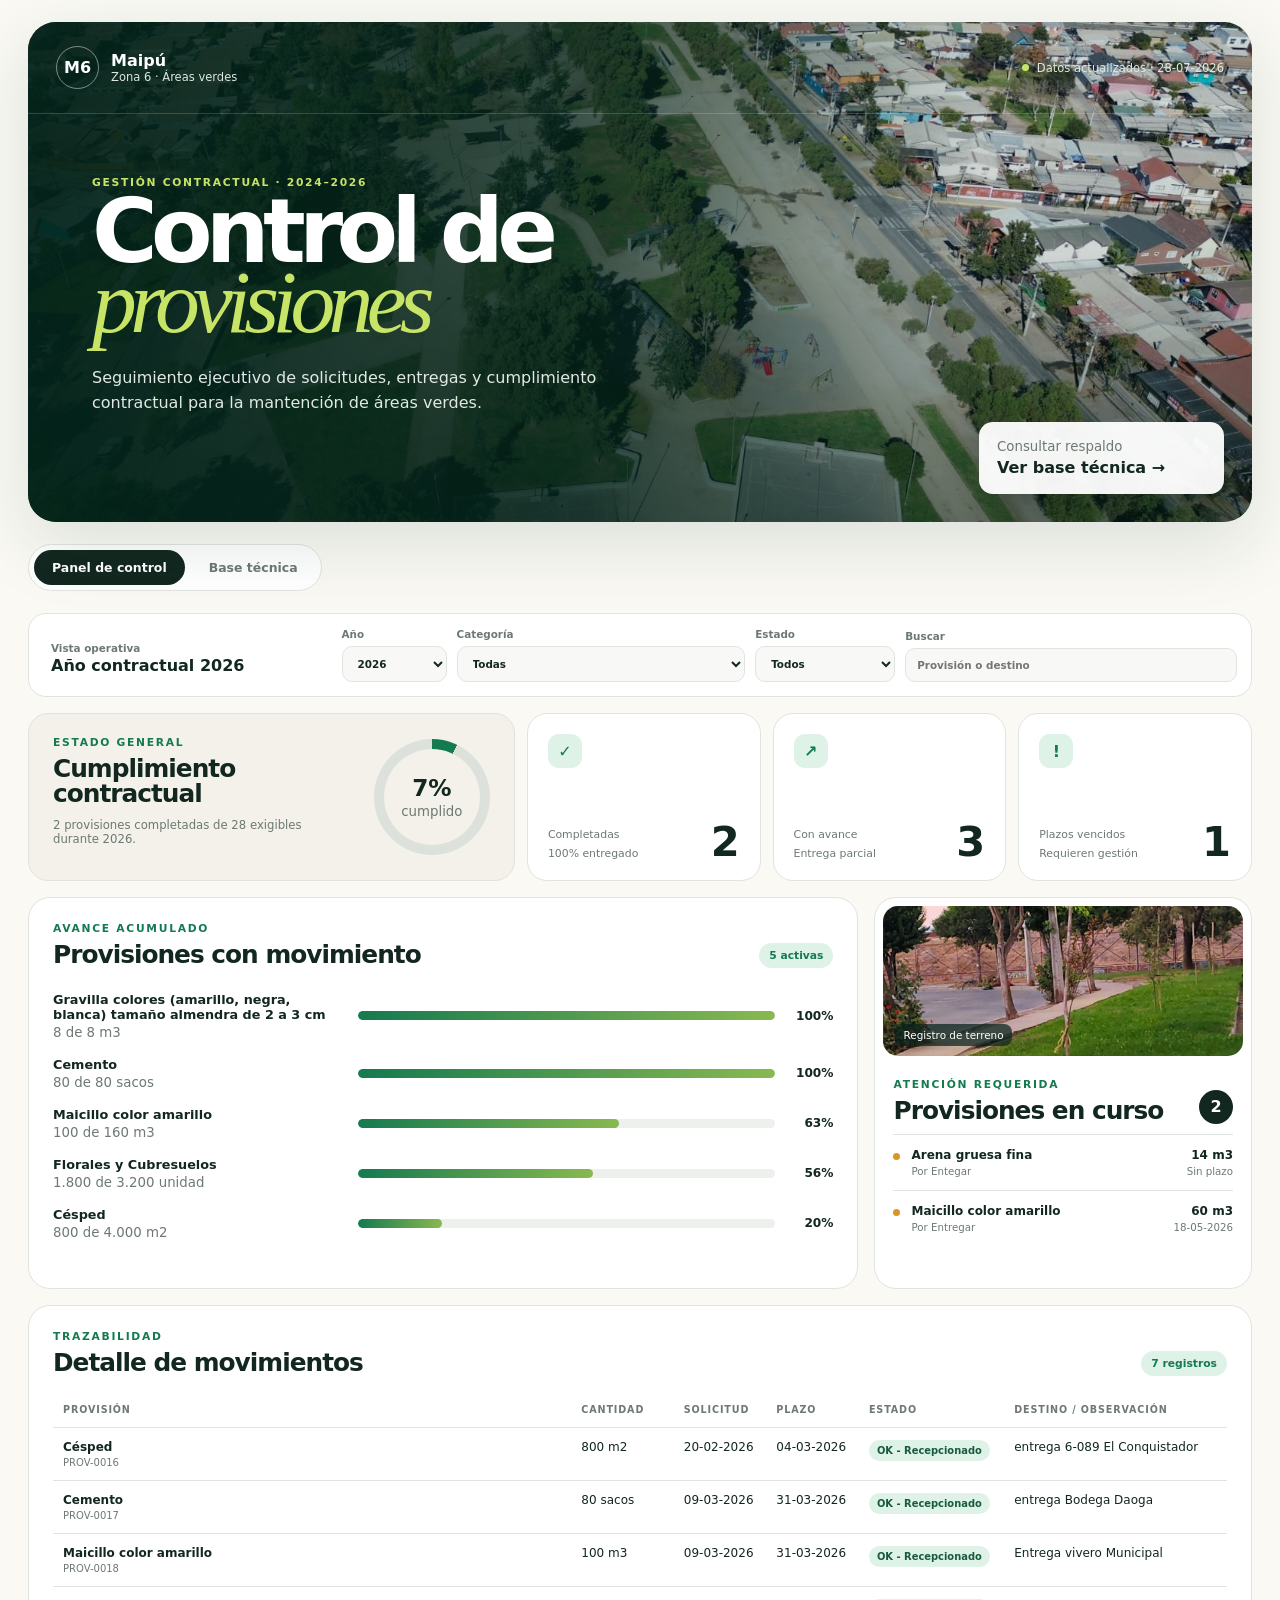
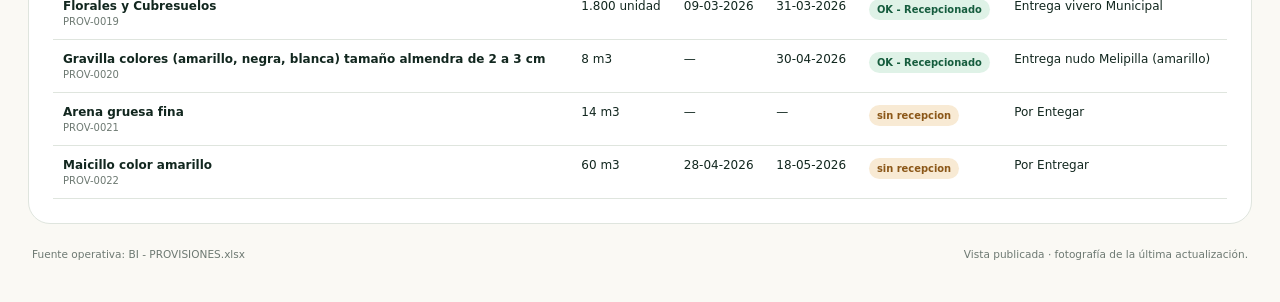
==== docs/index.html @ e6cfa3cd "Publica dashboard con GitHub Pages" ====
<!doctype html>
<html lang="es-CL">
<head>
  <meta charset="utf-8">
  <meta name="viewport" content="width=device-width,initial-scale=1">
  <meta name="description" content="Control contractual de provisiones de Maipú Zona 6">
  <title>Control de provisiones · Maipú Zona 6</title>
  <style>
    :root{--ink:#12271f;--forest:#073e2d;--green:#147a50;--mint:#dff2e7;--lime:#c8e466;--paper:#faf9f4;--card:#fff;--muted:#6d7972;--line:#dfe5de;--amber:#d89728;--red:#c54a3d}
    *{box-sizing:border-box}html{background:var(--paper)}body{margin:0;background:var(--paper);color:var(--ink);font-family:Inter,ui-sans-serif,system-ui,-apple-system,"Segoe UI",sans-serif}button,select,input{font:inherit}main{width:min(1460px,100%);margin:auto;padding:22px 28px 42px}.loading{min-height:80vh;display:grid;place-items:center}
    .hero{position:relative;min-height:500px;overflow:hidden;border-radius:28px;color:#fff;isolation:isolate;box-shadow:0 22px 70px #173c2b22}.hero>img{position:absolute;inset:0;width:100%;height:100%;object-fit:cover;z-index:-3}.shade{position:absolute;inset:0;z-index:-2;background:linear-gradient(90deg,#032319f2 0%,#032319c7 43%,#0323192e 78%),linear-gradient(0deg,#03191273,transparent 55%)}.heroTop{display:flex;justify-content:space-between;align-items:center;padding:24px 28px;border-bottom:1px solid #ffffff2b}.brand{display:flex;align-items:center;gap:12px}.brand>b{display:grid;place-items:center;width:43px;height:43px;border:1px solid #ffffff75;border-radius:50%}.brand div{display:grid}.brand small,.fresh{color:#dbe7df;font-size:.72rem}.fresh{display:flex;align-items:center;gap:8px}.fresh i{width:7px;height:7px;border-radius:50%;background:var(--lime);box-shadow:0 0 0 5px #c8e46622}.heroCopy{position:absolute;left:clamp(28px,5vw,72px);top:52%;transform:translateY(-44%);max-width:660px}.eyebrow{margin:0 0 8px;color:var(--green);font-size:.67rem;font-weight:850;letter-spacing:.16em}.light{color:var(--lime)}h1{margin:0;font-size:clamp(3.7rem,7vw,7.5rem);line-height:.78;letter-spacing:-.075em}h1 em{font-family:Georgia,serif;font-weight:400;color:var(--lime)}.heroCopy>p:last-child{max-width:570px;margin:28px 0 0;color:#e1e9e4;line-height:1.6}.pdf{position:absolute;right:28px;bottom:28px;width:245px;padding:17px 18px;border-radius:14px;background:#fffffff2;color:var(--ink);text-decoration:none;box-shadow:0 14px 34px #061d1542}.pdf small{display:block;color:var(--muted)}.pdf b{display:block;margin-top:4px}
    .tabs{display:flex;gap:6px;width:max-content;margin:22px 0;padding:5px;border:1px solid var(--line);border-radius:99px;background:#fff}.tabs button{border:0;border-radius:99px;padding:10px 18px;color:var(--muted);background:transparent;font-size:.78rem;font-weight:750;cursor:pointer}.tabs button.active{background:var(--ink);color:#fff}.hidden{display:none!important}
    .toolbar{display:grid;grid-template-columns:minmax(180px,1fr) 105px minmax(180px,1fr) 140px minmax(210px,1.15fr);gap:10px;padding:14px;border:1px solid var(--line);border-radius:18px;background:#fff;align-items:end}.toolbarTitle{display:grid;gap:2px;padding:0 8px 7px}.toolbarTitle span,label{color:var(--muted);font-size:.65rem;font-weight:760}.toolbar label{display:grid;gap:6px}select,input{width:100%;min-width:0;border:1px solid var(--line);border-radius:10px;padding:10px 11px;background:#f8f9f6;color:var(--ink)}
    .summary{display:grid;grid-template-columns:1.5fr repeat(3,.72fr);gap:12px;margin:16px 0}.summary article{min-height:165px;border:1px solid var(--line);border-radius:20px;background:#fff}.mainKpi{display:flex;justify-content:space-between;align-items:center;padding:22px 24px;background:#f3f1e9!important}.mainKpi h2,.panelHead h2,.courseHead h2{margin:0;font-size:1.55rem;line-height:1;letter-spacing:-.04em}.mainKpi p:last-child{max-width:290px;color:var(--muted);font-size:.73rem}.ring{width:116px;aspect-ratio:1;display:grid;place-items:center;border-radius:50%;background:conic-gradient(var(--green) var(--progress),#dce2db 0);position:relative}.ring:after{content:"";position:absolute;inset:10px;border-radius:50%;background:#f3f1e9}.ring div{z-index:1;text-align:center}.ring b{display:block;font-size:1.45rem}.ring small{color:var(--muted)}.metric{padding:20px;display:flex;flex-direction:column;justify-content:space-between}.metric>i{display:grid;place-items:center;width:34px;height:34px;border-radius:11px;background:var(--mint);color:var(--green);font-style:normal;font-weight:900}.metric div{display:grid;grid-template-columns:1fr auto;align-items:end}.metric small,.metric span{color:var(--muted);font-size:.68rem}.metric b{grid-row:1/3;grid-column:2;font-size:2.6rem;line-height:.9}
    .workspace{display:grid;grid-template-columns:minmax(0,1.65fr) minmax(330px,.75fr);gap:16px}.panel,.course,.movements,.technical{border:1px solid var(--line);border-radius:22px;background:#fff;overflow:hidden}.panel,.movements{padding:24px}.panelHead,.courseHead{display:flex;justify-content:space-between;align-items:end;gap:16px}.panelHead>span{padding:6px 10px;border-radius:99px;background:var(--mint);color:var(--green);font-size:.67rem;font-weight:750}.progressList{display:grid;gap:17px;margin:24px 0}.progressItem{display:grid;grid-template-columns:minmax(170px,.9fr) minmax(150px,1.3fr) 42px;gap:16px;align-items:center}.progressItem div:first-child{display:grid;gap:3px}.progressItem strong{font-size:.8rem}.progressItem small{color:var(--muted)}.track{height:9px;border-radius:99px;background:#edf0ec;overflow:hidden}.track i{display:block;height:100%;border-radius:inherit;background:linear-gradient(90deg,var(--green),#89b94f)}.progressItem>b{text-align:right;font-size:.76rem}
    .fieldPhoto{height:150px;margin:8px;overflow:hidden;border-radius:15px;position:relative}.fieldPhoto img{width:100%;height:100%;object-fit:cover}.fieldPhoto span{position:absolute;left:12px;bottom:10px;padding:5px 8px;border-radius:8px;background:#0a241cb8;color:#fff;font-size:.65rem}.courseHead{padding:14px 18px 10px}.courseHead>b{display:grid;place-items:center;width:34px;height:34px;border-radius:50%;background:var(--ink);color:#fff}.courseList{padding:0 18px}.courseList article{display:grid;grid-template-columns:8px 1fr auto;gap:10px;padding:13px 0;border-top:1px solid var(--line)}.courseList article>i{width:7px;height:7px;margin-top:5px;border-radius:50%;background:var(--amber)}.courseList article div{display:grid;gap:3px}.courseList strong{font-size:.75rem}.courseList small{color:var(--muted);font-size:.64rem}.amount{text-align:right}.movements{margin-top:16px}.tableWrap{overflow:auto;margin-top:16px}table{width:100%;min-width:940px;border-collapse:collapse}th,td{padding:12px 10px;border-bottom:1px solid var(--line);text-align:left;vertical-align:top;font-size:.75rem}th{color:var(--muted);font-size:.6rem;letter-spacing:.09em;text-transform:uppercase}td:first-child{display:grid;gap:3px}td:first-child small{color:var(--muted)}.badge{display:inline-flex;border-radius:99px;padding:5px 8px;font-size:.62rem;font-weight:750;white-space:nowrap}.ok{background:var(--mint);color:#155c3d}.open{background:#f8ead4;color:#8b5718}
    .technicalHero{min-height:330px;display:grid;grid-template-columns:1.1fr .9fr;background:var(--ink);color:#fff}.technicalHero img{width:100%;height:100%;object-fit:cover}.technicalHero div{padding:clamp(28px,5vw,64px);display:flex;flex-direction:column;justify-content:center}.technicalHero h2{margin:0;font:400 clamp(2.3rem,4vw,4.3rem)/.95 Georgia,serif}.technicalHero p:not(.eyebrow){color:#cbd9d1;line-height:1.55}.technicalHero a,.docGrid a{color:var(--green);font-weight:750;text-decoration:none}.technicalHero a{color:var(--lime)}.docGrid{display:grid;grid-template-columns:repeat(3,1fr);gap:14px;padding:20px}.docGrid article{overflow:hidden;border:1px solid var(--line);border-radius:16px;background:var(--paper)}.docGrid img{display:block;width:100%;aspect-ratio:4/3;object-fit:cover;object-position:top}.docGrid article div{display:grid;gap:6px;padding:15px}.docGrid h3{margin:0}.docGrid span{color:var(--muted);font-size:.7rem}.empty{color:var(--muted);font-size:.75rem}footer{display:flex;justify-content:space-between;gap:20px;padding:24px 4px 0;color:var(--muted);font-size:.66rem}
    @media(max-width:1000px){.toolbar{grid-template-columns:1fr 1fr}.toolbarTitle{grid-column:1/-1}.summary{grid-template-columns:repeat(3,1fr)}.mainKpi{grid-column:1/-1}.workspace{grid-template-columns:1fr}}@media(max-width:700px){main{padding:10px}.hero{min-height:570px}.heroCopy{left:22px;right:22px;top:42%}h1{font-size:18vw}.pdf{left:18px;right:18px;bottom:18px;width:auto}.toolbar,.summary{grid-template-columns:1fr}.mainKpi{grid-column:auto}.progressItem{grid-template-columns:1fr 42px}.track{grid-column:1/-1}.technicalHero,.docGrid{grid-template-columns:1fr}.technicalHero img{height:220px}.docGrid{padding:12px}footer{flex-direction:column}}
  </style>
</head>
<body>
<main id="app"><div class="loading">Preparando provisiones…</div></main>
<script>
const docs=[
 {title:"Césped",section:"3.7.3.9",printed:"21–22",page:22,image:"cesped.webp"},
 {title:"Árboles y arbustos",section:"3.7.4.5",printed:"24–28",page:25,image:"arboles-arbustos.webp"},
 {title:"Florales y semillas",section:"3.7.7.1.5–1.6",printed:"31–34",page:32,image:"florales-semillas.webp"},
 {title:"Fertilización",section:"3.7.8.1",printed:"35",page:36,image:"fertilizacion.webp"},
 {title:"Riego y PVC",section:"3.8.4.2–4.4",printed:"40–43",page:41,image:"riego-pvc.webp"},
 {title:"Áridos",section:"3.9.2",printed:"45–46",page:46,image:"aridos.webp"}];
const fmt=new Intl.NumberFormat("es-CL",{maximumFractionDigits:1});
const received=s=>/ok|recepcionado/i.test(s);
const clean=s=>s.replaceAll("Cesped","Césped").replaceAll("Arboles","Árboles").replaceAll("Tuberia","Tubería").replaceAll("Valvula","Válvula").replaceAll("hormigon","hormigón");
const date=s=>s?new Date(s).toLocaleDateString("es-CL"):"—";
let data,tab="control";
fetch("./data/provisiones.json").then(r=>r.json()).then(d=>{data=d;render()}).catch(()=>document.querySelector("#app").innerHTML='<div class="loading">No fue posible cargar los datos.</div>');
function render(){
 const year=+(document.querySelector("#year")?.value||2026), status=document.querySelector("#status")?.value||"Todos", category=document.querySelector("#category")?.value||"Todas", query=(document.querySelector("#query")?.value||"").toLowerCase();
 const categories=[...new Set(data.base.map(x=>x.provision))];
 const progress=data.base.filter(x=>x.annual>0).map(x=>{const delivered=data.records.filter(r=>r.contractYear===year&&received(r.status)&&r.category===x.provision&&r.unit.toLowerCase()===x.unit.toLowerCase()).reduce((a,r)=>a+r.quantity,0);return {...x,delivered,pct:Math.min(delivered/x.annual*100,100)}}).sort((a,b)=>b.pct-a.pct);
 const course=data.records.filter(r=>r.contractYear===year&&!received(r.status));
 const complete=progress.filter(x=>x.pct>=100).length, started=progress.filter(x=>x.pct>0&&x.pct<100).length, general=progress.length?complete/progress.length*100:0, overdue=course.filter(x=>x.dueDate&&new Date(x.dueDate)<new Date()).length;
 const movements=data.records.filter(r=>r.contractYear===year&&(status==="Todos"||(status==="Recepcionado"?received(r.status):!received(r.status)))&&(category==="Todas"||r.category===category)&&`${r.provision} ${r.observations}`.toLowerCase().includes(query));
 document.querySelector("#app").innerHTML=`
 <section class="hero"><img src="./assets/contrato/vista-general.jpeg" alt="Vista aérea de áreas verdes de Maipú"><div class="shade"></div><div class="heroTop"><div class="brand"><b>M6</b><div><strong>Maipú</strong><small>Zona 6 · Áreas verdes</small></div></div><div class="fresh"><i></i>Datos actualizados · ${date(data.generatedAt)}</div></div><div class="heroCopy"><p class="eyebrow light">GESTIÓN CONTRACTUAL · 2024–2026</p><h1>Control de<br><em>provisiones</em></h1><p>Seguimiento ejecutivo de solicitudes, entregas y cumplimiento contractual para la mantención de áreas verdes.</p></div><a class="pdf" href="./assets/base-tecnica/bases-tecnicas-zona-6.pdf" target="_blank"><small>Consultar respaldo</small><b>Ver base técnica →</b></a></section>
 <nav class="tabs"><button data-tab="control" class="${tab==="control"?"active":""}">Panel de control</button><button data-tab="bases" class="${tab==="bases"?"active":""}">Base técnica</button></nav>
 <section id="control" class="${tab==="control"?"":"hidden"}">
  <section class="toolbar"><div class="toolbarTitle"><span>Vista operativa</span><strong>Año contractual ${year}</strong></div><label>Año<select id="year"><option ${year===2026?"selected":""}>2026</option><option ${year===2025?"selected":""}>2025</option></select></label><label>Categoría<select id="category"><option>Todas</option>${categories.map(c=>`<option value="${c}" ${category===c?"selected":""}>${clean(c)}</option>`).join("")}</select></label><label>Estado<select id="status">${["Todos","Recepcionado","En curso"].map(s=>`<option ${status===s?"selected":""}>${s}</option>`).join("")}</select></label><label>Buscar<input id="query" value="${query}" placeholder="Provisión o destino"></label></section>
  <section class="summary"><article class="mainKpi"><div><p class="eyebrow">ESTADO GENERAL</p><h2>Cumplimiento<br>contractual</h2><p>${complete} provisiones completadas de ${progress.length} exigibles durante ${year}.</p></div><div class="ring" style="--progress:${general*3.6}deg"><div><b>${general.toFixed(0)}%</b><small>cumplido</small></div></div></article>${[["✓","Completadas",complete,"100% entregado"],["↗","Con avance",started,"Entrega parcial"],["!","Plazos vencidos",overdue,"Requieren gestión"]].map(x=>`<article class="metric"><i>${x[0]}</i><div><small>${x[1]}</small><b>${x[2]}</b><span>${x[3]}</span></div></article>`).join("")}</section>
  <section class="workspace"><article class="panel"><div class="panelHead"><div><p class="eyebrow">AVANCE ACUMULADO</p><h2>Provisiones con movimiento</h2></div><span>${progress.filter(x=>x.pct>0).length} activas</span></div><div class="progressList">${progress.filter(x=>x.pct>0).slice(0,8).map(x=>`<div class="progressItem"><div><strong>${clean(x.provision)}</strong><small>${fmt.format(x.delivered)} de ${fmt.format(x.annual)} ${x.unit}</small></div><div class="track"><i style="width:${x.pct}%"></i></div><b>${x.pct.toFixed(0)}%</b></div>`).join("")||'<p class="empty">Sin entregas recepcionadas para este año.</p>'}</div></article>
  <aside class="course"><div class="fieldPhoto"><img src="./assets/contrato/area-verde.jpeg" alt="Área verde mantenida"><span>Registro de terreno</span></div><div class="courseHead"><div><p class="eyebrow">ATENCIÓN REQUERIDA</p><h2>Provisiones en curso</h2></div><b>${course.length}</b></div><div class="courseList">${course.map(r=>`<article><i></i><div><strong>${clean(r.provision)}</strong><small>${r.observations||"Sin destino informado"}</small></div><div class="amount"><strong>${fmt.format(r.quantity)} ${r.unit}</strong><small>${r.dueDate?date(r.dueDate):"Sin plazo"}</small></div></article>`).join("")||'<p class="empty">No hay solicitudes abiertas.</p>'}</div></aside></section>
  <section class="movements"><div class="panelHead"><div><p class="eyebrow">TRAZABILIDAD</p><h2>Detalle de movimientos</h2></div><span>${movements.length} registros</span></div><div class="tableWrap"><table><thead><tr><th>Provisión</th><th>Cantidad</th><th>Solicitud</th><th>Plazo</th><th>Estado</th><th>Destino / observación</th></tr></thead><tbody>${movements.map(r=>`<tr><td><strong>${clean(r.provision)}</strong><small>${r.id}</small></td><td>${fmt.format(r.quantity)} ${r.unit}</td><td>${date(r.requestDate)}</td><td>${date(r.dueDate)}</td><td><span class="badge ${received(r.status)?"ok":"open"}">${r.status}</span></td><td>${r.observations||"—"}</td></tr>`).join("")}</tbody></table></div></section>
 </section>
 <section id="bases" class="technical ${tab==="bases"?"":"hidden"}"><div class="technicalHero"><img src="./assets/contrato/parque.jpeg" alt="Parque del contrato"><div><p class="eyebrow light">RESPALDO CONTRACTUAL</p><h2>La base técnica,<br>sin doble lectura.</h2><p>Consulta el texto original, su numeral y la página impresa de cada familia de provisiones.</p><a href="./assets/base-tecnica/bases-tecnicas-zona-6.pdf" target="_blank">Abrir PDF completo →</a></div></div><div class="docGrid">${docs.map(d=>`<article><img src="./assets/base-tecnica/${d.image}" alt="Extracto sobre ${d.title}"><div><p class="eyebrow">NUMERAL ${d.section}</p><h3>${d.title}</h3><span>Páginas impresas ${d.printed}</span><a href="./assets/base-tecnica/bases-tecnicas-zona-6.pdf#page=${d.page}" target="_blank">Ver página exacta →</a></div></article>`).join("")}</div></section>
 <footer><span>Fuente operativa: BI - PROVISIONES.xlsx</span><span>Vista publicada · fotografía de la última actualización.</span></footer>`;
 document.querySelectorAll("[data-tab]").forEach(b=>b.onclick=()=>{tab=b.dataset.tab;render()});
 ["year","category","status"].forEach(id=>document.querySelector("#"+id)?.addEventListener("change",render));
 document.querySelector("#query")?.addEventListener("input",e=>{const pos=e.target.selectionStart;render();const q=document.querySelector("#query");q.focus();q.setSelectionRange(pos,pos)});
}
</script>
</body>
</html>
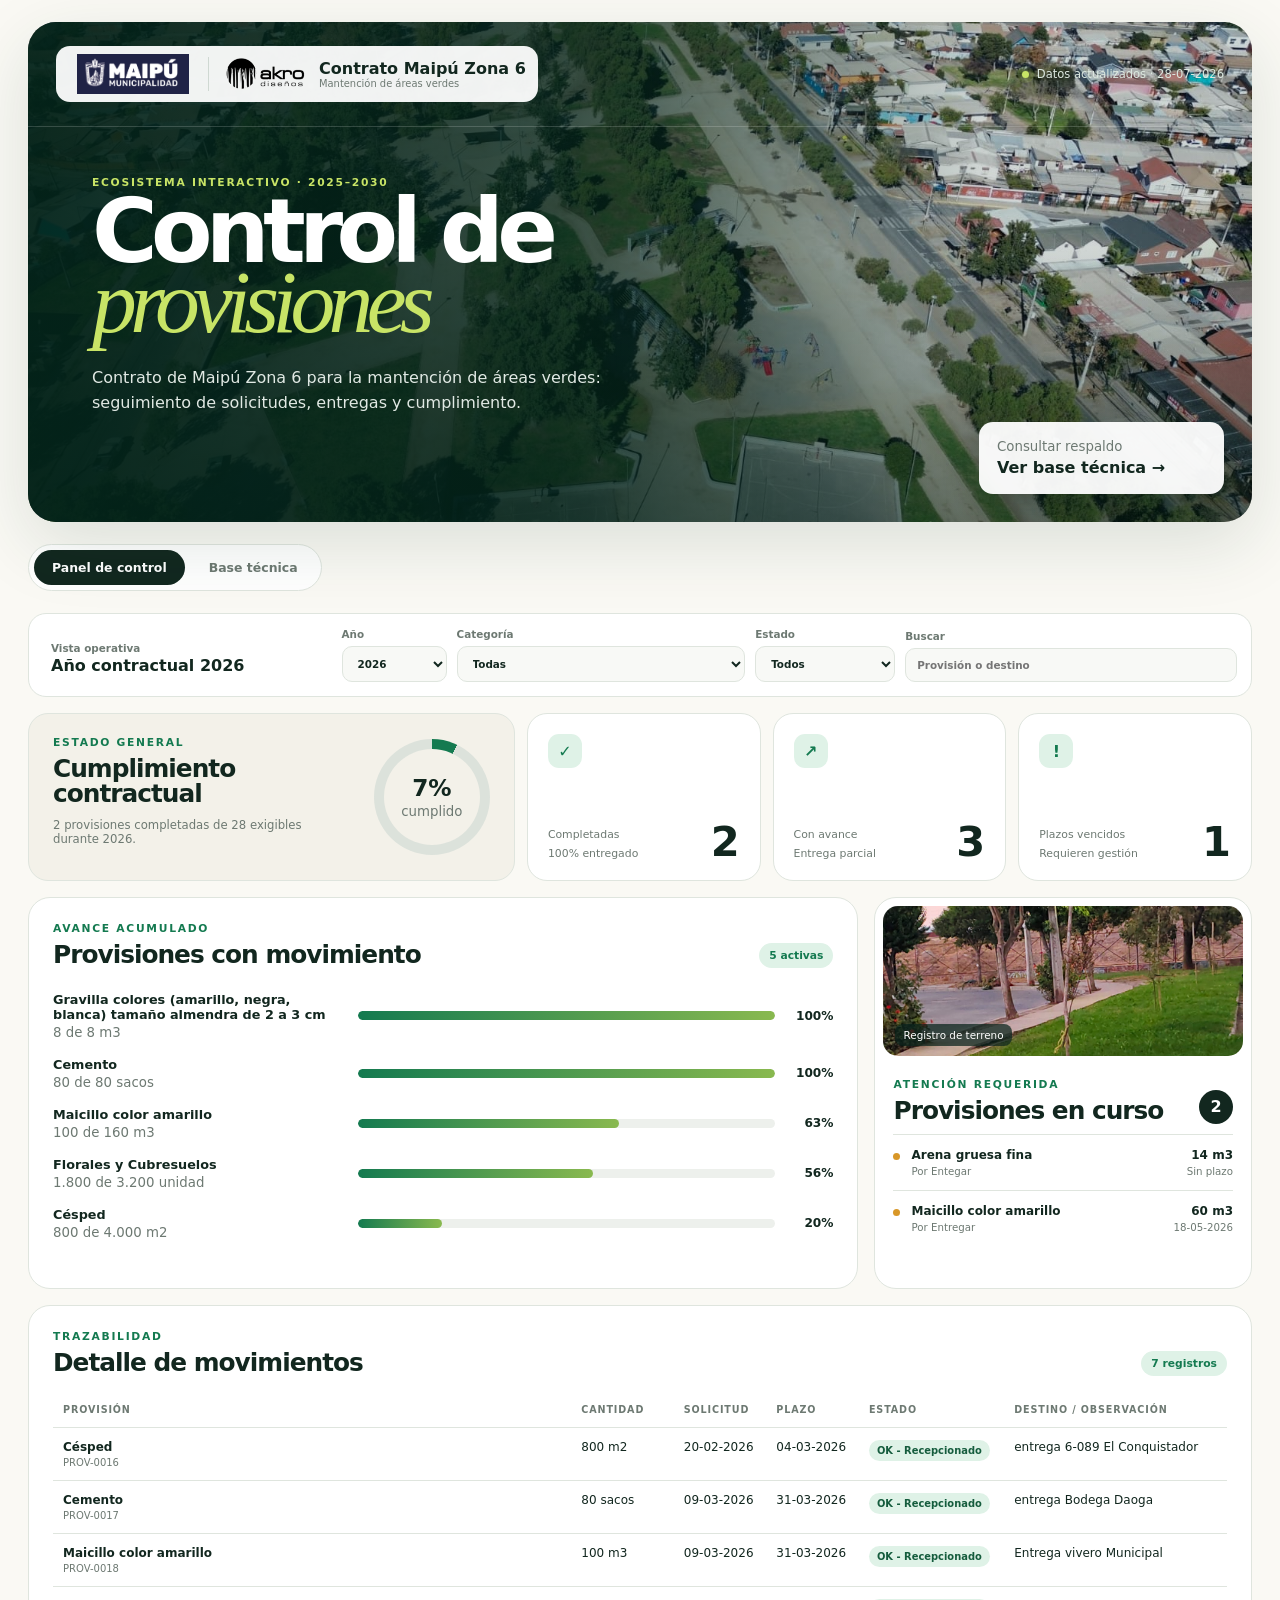
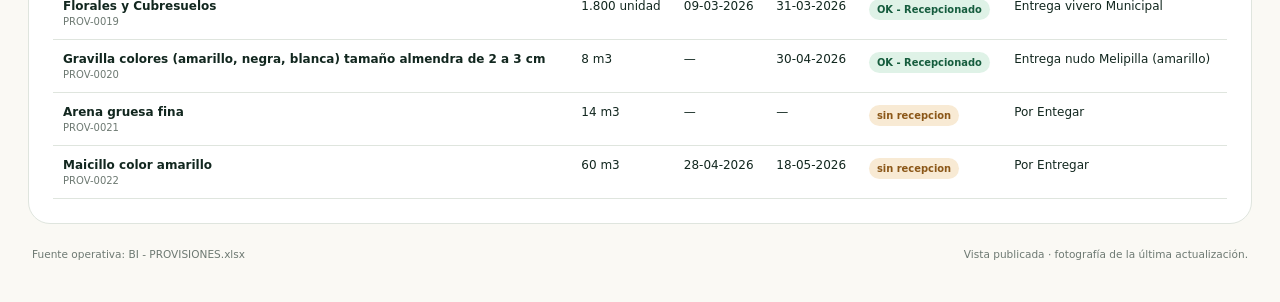
==== commit 12028e6f: "Publicar ecosistema interactivo en GitHub Pages" ====
--- a/docs/index.html
+++ b/docs/index.html
@@ -8,7 +8,7 @@
   <style>
     :root{--ink:#12271f;--forest:#073e2d;--green:#147a50;--mint:#dff2e7;--lime:#c8e466;--paper:#faf9f4;--card:#fff;--muted:#6d7972;--line:#dfe5de;--amber:#d89728;--red:#c54a3d}
     *{box-sizing:border-box}html{background:var(--paper)}body{margin:0;background:var(--paper);color:var(--ink);font-family:Inter,ui-sans-serif,system-ui,-apple-system,"Segoe UI",sans-serif}button,select,input{font:inherit}main{width:min(1460px,100%);margin:auto;padding:22px 28px 42px}.loading{min-height:80vh;display:grid;place-items:center}
-    .hero{position:relative;min-height:500px;overflow:hidden;border-radius:28px;color:#fff;isolation:isolate;box-shadow:0 22px 70px #173c2b22}.hero>img{position:absolute;inset:0;width:100%;height:100%;object-fit:cover;z-index:-3}.shade{position:absolute;inset:0;z-index:-2;background:linear-gradient(90deg,#032319f2 0%,#032319c7 43%,#0323192e 78%),linear-gradient(0deg,#03191273,transparent 55%)}.heroTop{display:flex;justify-content:space-between;align-items:center;padding:24px 28px;border-bottom:1px solid #ffffff2b}.brand{display:flex;align-items:center;gap:12px}.brand>b{display:grid;place-items:center;width:43px;height:43px;border:1px solid #ffffff75;border-radius:50%}.brand div{display:grid}.brand small,.fresh{color:#dbe7df;font-size:.72rem}.fresh{display:flex;align-items:center;gap:8px}.fresh i{width:7px;height:7px;border-radius:50%;background:var(--lime);box-shadow:0 0 0 5px #c8e46622}.heroCopy{position:absolute;left:clamp(28px,5vw,72px);top:52%;transform:translateY(-44%);max-width:660px}.eyebrow{margin:0 0 8px;color:var(--green);font-size:.67rem;font-weight:850;letter-spacing:.16em}.light{color:var(--lime)}h1{margin:0;font-size:clamp(3.7rem,7vw,7.5rem);line-height:.78;letter-spacing:-.075em}h1 em{font-family:Georgia,serif;font-weight:400;color:var(--lime)}.heroCopy>p:last-child{max-width:570px;margin:28px 0 0;color:#e1e9e4;line-height:1.6}.pdf{position:absolute;right:28px;bottom:28px;width:245px;padding:17px 18px;border-radius:14px;background:#fffffff2;color:var(--ink);text-decoration:none;box-shadow:0 14px 34px #061d1542}.pdf small{display:block;color:var(--muted)}.pdf b{display:block;margin-top:4px}
+    .hero{position:relative;min-height:500px;overflow:hidden;border-radius:28px;color:#fff;isolation:isolate;box-shadow:0 22px 70px #173c2b22}.hero>img{position:absolute;inset:0;width:100%;height:100%;object-fit:cover;z-index:-3}.shade{position:absolute;inset:0;z-index:-2;background:linear-gradient(90deg,#032319f2 0%,#032319c7 43%,#0323192e 78%),linear-gradient(0deg,#03191273,transparent 55%)}.heroTop{display:flex;justify-content:space-between;align-items:center;padding:24px 28px;border-bottom:1px solid #ffffff2b}.brand{display:flex;align-items:center;gap:10px;padding:8px 12px;border-radius:14px;background:#fffffff0;color:var(--ink)}.brand img{display:block;object-fit:contain}.brand .maipu{width:130px;height:40px}.brand .akro{width:90px;height:34px}.brand span{width:1px;height:34px;background:#cfd8d2}.brand div{display:grid}.brand div small{color:var(--muted);font-size:.62rem}.fresh{color:#dbe7df;font-size:.72rem}.fresh{display:flex;align-items:center;gap:8px}.fresh i{width:7px;height:7px;border-radius:50%;background:var(--lime);box-shadow:0 0 0 5px #c8e46622}.heroCopy{position:absolute;left:clamp(28px,5vw,72px);top:52%;transform:translateY(-44%);max-width:660px}.eyebrow{margin:0 0 8px;color:var(--green);font-size:.67rem;font-weight:850;letter-spacing:.16em}.light{color:var(--lime)}h1{margin:0;font-size:clamp(3.7rem,7vw,7.5rem);line-height:.78;letter-spacing:-.075em}h1 em{font-family:Georgia,serif;font-weight:400;color:var(--lime)}.heroCopy>p:last-child{max-width:570px;margin:28px 0 0;color:#e1e9e4;line-height:1.6}.pdf{position:absolute;right:28px;bottom:28px;width:245px;padding:17px 18px;border-radius:14px;background:#fffffff2;color:var(--ink);text-decoration:none;box-shadow:0 14px 34px #061d1542}.pdf small{display:block;color:var(--muted)}.pdf b{display:block;margin-top:4px}
     .tabs{display:flex;gap:6px;width:max-content;margin:22px 0;padding:5px;border:1px solid var(--line);border-radius:99px;background:#fff}.tabs button{border:0;border-radius:99px;padding:10px 18px;color:var(--muted);background:transparent;font-size:.78rem;font-weight:750;cursor:pointer}.tabs button.active{background:var(--ink);color:#fff}.hidden{display:none!important}
     .toolbar{display:grid;grid-template-columns:minmax(180px,1fr) 105px minmax(180px,1fr) 140px minmax(210px,1.15fr);gap:10px;padding:14px;border:1px solid var(--line);border-radius:18px;background:#fff;align-items:end}.toolbarTitle{display:grid;gap:2px;padding:0 8px 7px}.toolbarTitle span,label{color:var(--muted);font-size:.65rem;font-weight:760}.toolbar label{display:grid;gap:6px}select,input{width:100%;min-width:0;border:1px solid var(--line);border-radius:10px;padding:10px 11px;background:#f8f9f6;color:var(--ink)}
     .summary{display:grid;grid-template-columns:1.5fr repeat(3,.72fr);gap:12px;margin:16px 0}.summary article{min-height:165px;border:1px solid var(--line);border-radius:20px;background:#fff}.mainKpi{display:flex;justify-content:space-between;align-items:center;padding:22px 24px;background:#f3f1e9!important}.mainKpi h2,.panelHead h2,.courseHead h2{margin:0;font-size:1.55rem;line-height:1;letter-spacing:-.04em}.mainKpi p:last-child{max-width:290px;color:var(--muted);font-size:.73rem}.ring{width:116px;aspect-ratio:1;display:grid;place-items:center;border-radius:50%;background:conic-gradient(var(--green) var(--progress),#dce2db 0);position:relative}.ring:after{content:"";position:absolute;inset:10px;border-radius:50%;background:#f3f1e9}.ring div{z-index:1;text-align:center}.ring b{display:block;font-size:1.45rem}.ring small{color:var(--muted)}.metric{padding:20px;display:flex;flex-direction:column;justify-content:space-between}.metric>i{display:grid;place-items:center;width:34px;height:34px;border-radius:11px;background:var(--mint);color:var(--green);font-style:normal;font-weight:900}.metric div{display:grid;grid-template-columns:1fr auto;align-items:end}.metric small,.metric span{color:var(--muted);font-size:.68rem}.metric b{grid-row:1/3;grid-column:2;font-size:2.6rem;line-height:.9}
@@ -25,6 +25,7 @@
  {title:"Césped",section:"3.7.3.9",printed:"21–22",page:22,image:"cesped.webp"},
  {title:"Árboles y arbustos",section:"3.7.4.5",printed:"24–28",page:25,image:"arboles-arbustos.webp"},
  {title:"Florales y semillas",section:"3.7.7.1.5–1.6",printed:"31–34",page:32,image:"florales-semillas.webp"},
+ {title:"Cubresuelos",section:"3.7.7.1.1 a 1.5",printed:"31 a 33",page:32,image:"cubresuelos.webp"},
  {title:"Fertilización",section:"3.7.8.1",printed:"35",page:36,image:"fertilizacion.webp"},
  {title:"Riego y PVC",section:"3.8.4.2–4.4",printed:"40–43",page:41,image:"riego-pvc.webp"},
  {title:"Áridos",section:"3.9.2",printed:"45–46",page:46,image:"aridos.webp"}];
@@ -42,7 +43,7 @@
  const complete=progress.filter(x=>x.pct>=100).length, started=progress.filter(x=>x.pct>0&&x.pct<100).length, general=progress.length?complete/progress.length*100:0, overdue=course.filter(x=>x.dueDate&&new Date(x.dueDate)<new Date()).length;
  const movements=data.records.filter(r=>r.contractYear===year&&(status==="Todos"||(status==="Recepcionado"?received(r.status):!received(r.status)))&&(category==="Todas"||r.category===category)&&`${r.provision} ${r.observations}`.toLowerCase().includes(query));
  document.querySelector("#app").innerHTML=`
- <section class="hero"><img src="./assets/contrato/vista-general.jpeg" alt="Vista aérea de áreas verdes de Maipú"><div class="shade"></div><div class="heroTop"><div class="brand"><b>M6</b><div><strong>Maipú</strong><small>Zona 6 · Áreas verdes</small></div></div><div class="fresh"><i></i>Datos actualizados · ${date(data.generatedAt)}</div></div><div class="heroCopy"><p class="eyebrow light">GESTIÓN CONTRACTUAL · 2024–2026</p><h1>Control de<br><em>provisiones</em></h1><p>Seguimiento ejecutivo de solicitudes, entregas y cumplimiento contractual para la mantención de áreas verdes.</p></div><a class="pdf" href="./assets/base-tecnica/bases-tecnicas-zona-6.pdf" target="_blank"><small>Consultar respaldo</small><b>Ver base técnica →</b></a></section>
+ <section class="hero"><img src="./assets/contrato/vista-general.jpeg" alt="Vista aérea de áreas verdes de Maipú"><div class="shade"></div><div class="heroTop"><div class="brand"><img class="maipu" src="./assets/marca/municipalidad-maipu.png" alt="Municipalidad de Maipú"><span></span><img class="akro" src="./assets/marca/akro-diseno.png" alt="AKRO Diseño"><div><strong>Contrato Maipú Zona 6</strong><small>Mantención de áreas verdes</small></div></div><div class="fresh"><i></i>Datos actualizados · ${date(data.generatedAt)}</div></div><div class="heroCopy"><p class="eyebrow light">ECOSISTEMA INTERACTIVO · 2025–2030</p><h1>Control de<br><em>provisiones</em></h1><p>Contrato de Maipú Zona 6 para la mantención de áreas verdes: seguimiento de solicitudes, entregas y cumplimiento.</p></div><a class="pdf" href="./assets/base-tecnica/bases-tecnicas-zona-6.pdf" target="_blank"><small>Consultar respaldo</small><b>Ver base técnica →</b></a></section>
  <nav class="tabs"><button data-tab="control" class="${tab==="control"?"active":""}">Panel de control</button><button data-tab="bases" class="${tab==="bases"?"active":""}">Base técnica</button></nav>
  <section id="control" class="${tab==="control"?"":"hidden"}">
   <section class="toolbar"><div class="toolbarTitle"><span>Vista operativa</span><strong>Año contractual ${year}</strong></div><label>Año<select id="year"><option ${year===2026?"selected":""}>2026</option><option ${year===2025?"selected":""}>2025</option></select></label><label>Categoría<select id="category"><option>Todas</option>${categories.map(c=>`<option value="${c}" ${category===c?"selected":""}>${clean(c)}</option>`).join("")}</select></label><label>Estado<select id="status">${["Todos","Recepcionado","En curso"].map(s=>`<option ${status===s?"selected":""}>${s}</option>`).join("")}</select></label><label>Buscar<input id="query" value="${query}" placeholder="Provisión o destino"></label></section>
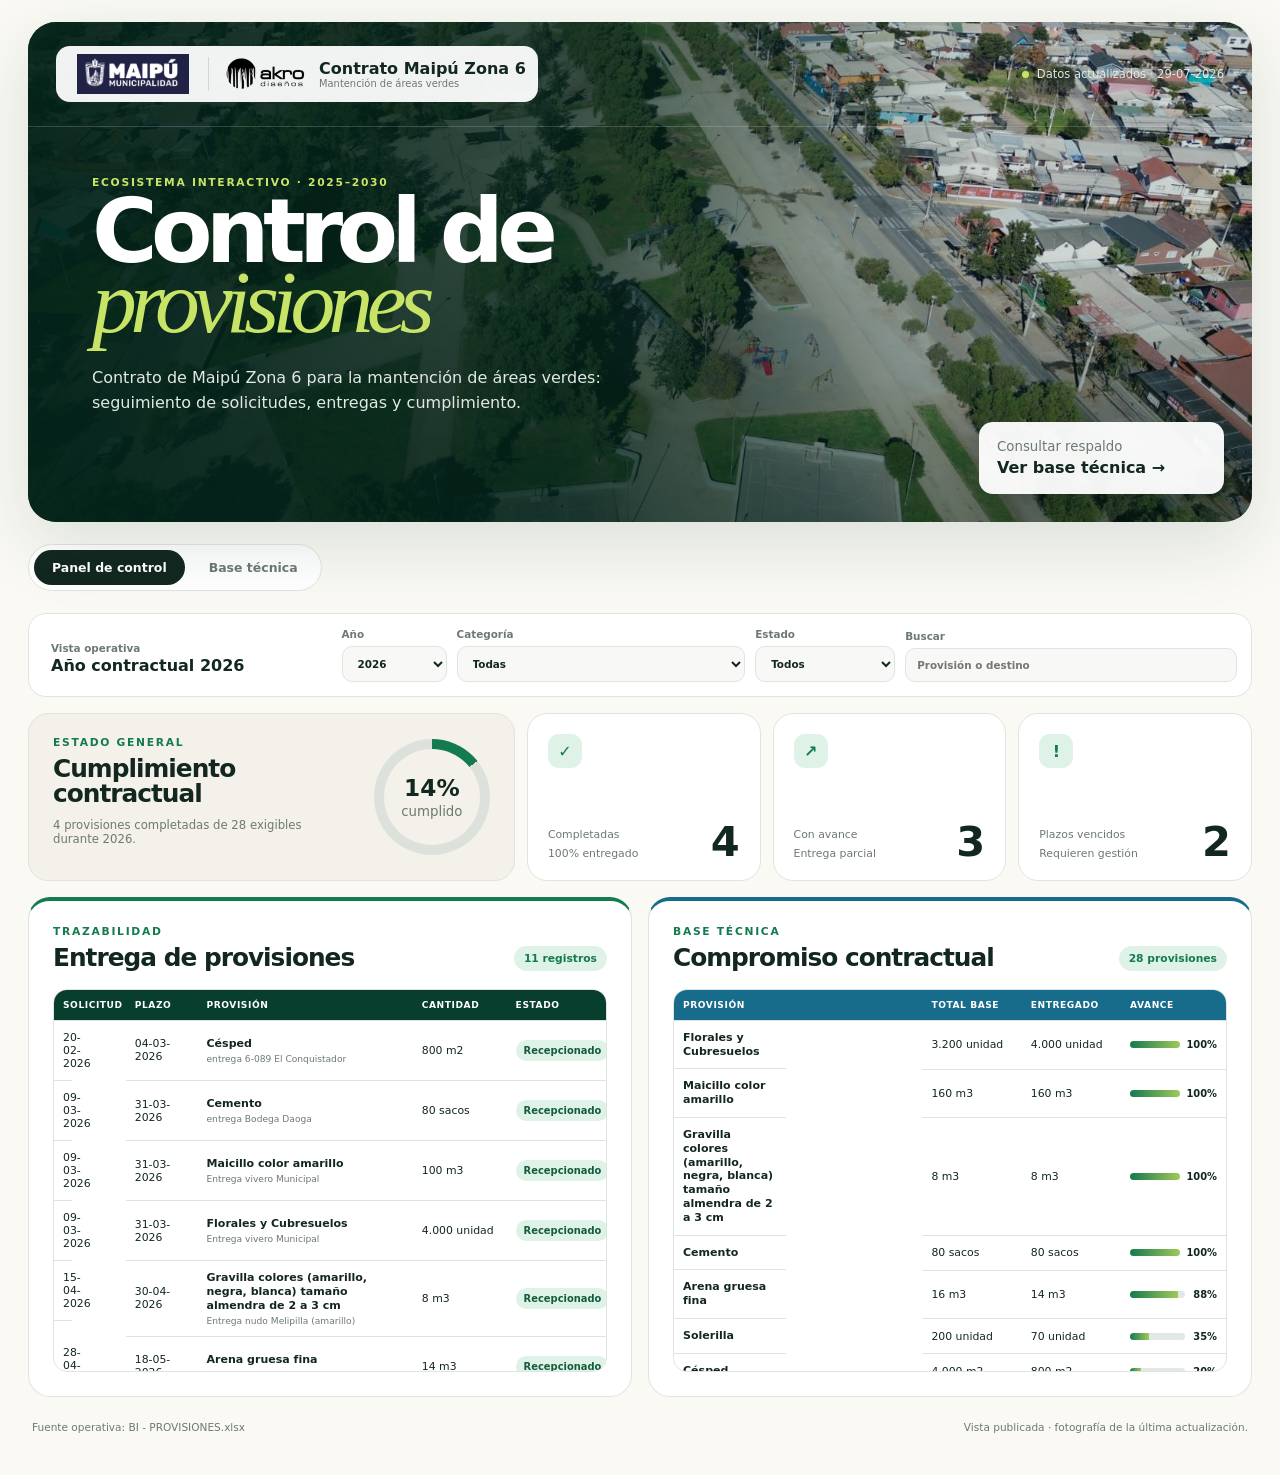
==== commit 229a8c8d: "Sincroniza el ecosistema y la planilla maestra" ====
--- a/docs/index.html
+++ b/docs/index.html
@@ -15,7 +15,9 @@
     .workspace{display:grid;grid-template-columns:minmax(0,1.65fr) minmax(330px,.75fr);gap:16px}.panel,.course,.movements,.technical{border:1px solid var(--line);border-radius:22px;background:#fff;overflow:hidden}.panel,.movements{padding:24px}.panelHead,.courseHead{display:flex;justify-content:space-between;align-items:end;gap:16px}.panelHead>span{padding:6px 10px;border-radius:99px;background:var(--mint);color:var(--green);font-size:.67rem;font-weight:750}.progressList{display:grid;gap:17px;margin:24px 0}.progressItem{display:grid;grid-template-columns:minmax(170px,.9fr) minmax(150px,1.3fr) 42px;gap:16px;align-items:center}.progressItem div:first-child{display:grid;gap:3px}.progressItem strong{font-size:.8rem}.progressItem small{color:var(--muted)}.track{height:9px;border-radius:99px;background:#edf0ec;overflow:hidden}.track i{display:block;height:100%;border-radius:inherit;background:linear-gradient(90deg,var(--green),#89b94f)}.progressItem>b{text-align:right;font-size:.76rem}
     .fieldPhoto{height:150px;margin:8px;overflow:hidden;border-radius:15px;position:relative}.fieldPhoto img{width:100%;height:100%;object-fit:cover}.fieldPhoto span{position:absolute;left:12px;bottom:10px;padding:5px 8px;border-radius:8px;background:#0a241cb8;color:#fff;font-size:.65rem}.courseHead{padding:14px 18px 10px}.courseHead>b{display:grid;place-items:center;width:34px;height:34px;border-radius:50%;background:var(--ink);color:#fff}.courseList{padding:0 18px}.courseList article{display:grid;grid-template-columns:8px 1fr auto;gap:10px;padding:13px 0;border-top:1px solid var(--line)}.courseList article>i{width:7px;height:7px;margin-top:5px;border-radius:50%;background:var(--amber)}.courseList article div{display:grid;gap:3px}.courseList strong{font-size:.75rem}.courseList small{color:var(--muted);font-size:.64rem}.amount{text-align:right}.movements{margin-top:16px}.tableWrap{overflow:auto;margin-top:16px}table{width:100%;min-width:940px;border-collapse:collapse}th,td{padding:12px 10px;border-bottom:1px solid var(--line);text-align:left;vertical-align:top;font-size:.75rem}th{color:var(--muted);font-size:.6rem;letter-spacing:.09em;text-transform:uppercase}td:first-child{display:grid;gap:3px}td:first-child small{color:var(--muted)}.badge{display:inline-flex;border-radius:99px;padding:5px 8px;font-size:.62rem;font-weight:750;white-space:nowrap}.ok{background:var(--mint);color:#155c3d}.open{background:#f8ead4;color:#8b5718}
     .technicalHero{min-height:330px;display:grid;grid-template-columns:1.1fr .9fr;background:var(--ink);color:#fff}.technicalHero img{width:100%;height:100%;object-fit:cover}.technicalHero div{padding:clamp(28px,5vw,64px);display:flex;flex-direction:column;justify-content:center}.technicalHero h2{margin:0;font:400 clamp(2.3rem,4vw,4.3rem)/.95 Georgia,serif}.technicalHero p:not(.eyebrow){color:#cbd9d1;line-height:1.55}.technicalHero a,.docGrid a{color:var(--green);font-weight:750;text-decoration:none}.technicalHero a{color:var(--lime)}.docGrid{display:grid;grid-template-columns:repeat(3,1fr);gap:14px;padding:20px}.docGrid article{overflow:hidden;border:1px solid var(--line);border-radius:16px;background:var(--paper)}.docGrid img{display:block;width:100%;aspect-ratio:4/3;object-fit:cover;object-position:top}.docGrid article div{display:grid;gap:6px;padding:15px}.docGrid h3{margin:0}.docGrid span{color:var(--muted);font-size:.7rem}.empty{color:var(--muted);font-size:.75rem}footer{display:flex;justify-content:space-between;gap:20px;padding:24px 4px 0;color:var(--muted);font-size:.66rem}
-    @media(max-width:1000px){.toolbar{grid-template-columns:1fr 1fr}.toolbarTitle{grid-column:1/-1}.summary{grid-template-columns:repeat(3,1fr)}.mainKpi{grid-column:1/-1}.workspace{grid-template-columns:1fr}}@media(max-width:700px){main{padding:10px}.hero{min-height:570px}.heroCopy{left:22px;right:22px;top:42%}h1{font-size:18vw}.pdf{left:18px;right:18px;bottom:18px;width:auto}.toolbar,.summary{grid-template-columns:1fr}.mainKpi{grid-column:auto}.progressItem{grid-template-columns:1fr 42px}.track{grid-column:1/-1}.technicalHero,.docGrid{grid-template-columns:1fr}.technicalHero img{height:220px}.docGrid{padding:12px}footer{flex-direction:column}}
+
+    .comparisonGrid{display:grid;grid-template-columns:1fr 1fr;gap:16px}.comparisonCard{height:500px;border:1px solid var(--line);border-radius:22px;background:#fff;overflow:hidden;padding:24px;display:flex;flex-direction:column}.traceCard{border-top:4px solid var(--green)}.baseCard{border-top:4px solid #176b8b}.comparisonTableWrap{margin-top:18px;overflow:auto;min-height:0;flex:1;border:1px solid var(--line);border-radius:14px}.comparisonTable{width:100%;min-width:0;table-layout:fixed;border-collapse:collapse}.comparisonTable th,.comparisonTable td{padding:10px 9px;border-bottom:1px solid var(--line);font-size:.68rem;vertical-align:middle}.comparisonTable th{position:sticky;top:0;z-index:2;background:var(--forest);color:#fff;font-size:.57rem;letter-spacing:.06em;text-transform:uppercase}.baseCard .comparisonTable th{background:#176b8b}.comparisonTable td strong{font-size:.69rem;line-height:1.25}.comparisonTable td small{display:block;margin-top:3px;color:var(--muted);font-size:.57rem}.traceCard th:nth-child(1),.traceCard td:nth-child(1){width:13%}.traceCard th:nth-child(2),.traceCard td:nth-child(2){width:13%}.traceCard th:nth-child(3),.traceCard td:nth-child(3){width:39%}.traceCard th:nth-child(4),.traceCard td:nth-child(4){width:17%}.traceCard th:nth-child(5),.traceCard td:nth-child(5){width:18%}.baseCard th:nth-child(1),.baseCard td:nth-child(1){width:45%}.baseCard th:nth-child(2),.baseCard td:nth-child(2),.baseCard th:nth-child(3),.baseCard td:nth-child(3){width:18%}.baseCard th:nth-child(4),.baseCard td:nth-child(4){width:19%}.tableProgress{display:flex;align-items:center;gap:6px}.tableProgress>span{flex:1;height:7px;background:#e2e9e4;border-radius:99px;overflow:hidden}.tableProgress i{display:block;height:100%;background:linear-gradient(90deg,var(--green),#9fc95a)}.tableProgress b{font-size:.62rem;min-width:26px;text-align:right}
+    @media(max-width:1000px){.toolbar{grid-template-columns:1fr 1fr}.toolbarTitle{grid-column:1/-1}.summary{grid-template-columns:repeat(3,1fr)}.mainKpi{grid-column:1/-1}.workspace{grid-template-columns:1fr}.comparisonGrid{grid-template-columns:1fr}}@media(max-width:700px){main{padding:10px}.hero{min-height:570px}.heroCopy{left:22px;right:22px;top:42%}h1{font-size:18vw}.pdf{left:18px;right:18px;bottom:18px;width:auto}.toolbar,.summary{grid-template-columns:1fr}.mainKpi{grid-column:auto}.progressItem{grid-template-columns:1fr 42px}.track{grid-column:1/-1}.technicalHero,.docGrid{grid-template-columns:1fr}.technicalHero img{height:220px}.docGrid{padding:12px}footer{flex-direction:column}}
   </style>
 </head>
 <body>
@@ -48,9 +50,7 @@
  <section id="control" class="${tab==="control"?"":"hidden"}">
   <section class="toolbar"><div class="toolbarTitle"><span>Vista operativa</span><strong>Año contractual ${year}</strong></div><label>Año<select id="year"><option ${year===2026?"selected":""}>2026</option><option ${year===2025?"selected":""}>2025</option></select></label><label>Categoría<select id="category"><option>Todas</option>${categories.map(c=>`<option value="${c}" ${category===c?"selected":""}>${clean(c)}</option>`).join("")}</select></label><label>Estado<select id="status">${["Todos","Recepcionado","En curso"].map(s=>`<option ${status===s?"selected":""}>${s}</option>`).join("")}</select></label><label>Buscar<input id="query" value="${query}" placeholder="Provisión o destino"></label></section>
   <section class="summary"><article class="mainKpi"><div><p class="eyebrow">ESTADO GENERAL</p><h2>Cumplimiento<br>contractual</h2><p>${complete} provisiones completadas de ${progress.length} exigibles durante ${year}.</p></div><div class="ring" style="--progress:${general*3.6}deg"><div><b>${general.toFixed(0)}%</b><small>cumplido</small></div></div></article>${[["✓","Completadas",complete,"100% entregado"],["↗","Con avance",started,"Entrega parcial"],["!","Plazos vencidos",overdue,"Requieren gestión"]].map(x=>`<article class="metric"><i>${x[0]}</i><div><small>${x[1]}</small><b>${x[2]}</b><span>${x[3]}</span></div></article>`).join("")}</section>
-  <section class="workspace"><article class="panel"><div class="panelHead"><div><p class="eyebrow">AVANCE ACUMULADO</p><h2>Provisiones con movimiento</h2></div><span>${progress.filter(x=>x.pct>0).length} activas</span></div><div class="progressList">${progress.filter(x=>x.pct>0).slice(0,8).map(x=>`<div class="progressItem"><div><strong>${clean(x.provision)}</strong><small>${fmt.format(x.delivered)} de ${fmt.format(x.annual)} ${x.unit}</small></div><div class="track"><i style="width:${x.pct}%"></i></div><b>${x.pct.toFixed(0)}%</b></div>`).join("")||'<p class="empty">Sin entregas recepcionadas para este año.</p>'}</div></article>
-  <aside class="course"><div class="fieldPhoto"><img src="./assets/contrato/area-verde.jpeg" alt="Área verde mantenida"><span>Registro de terreno</span></div><div class="courseHead"><div><p class="eyebrow">ATENCIÓN REQUERIDA</p><h2>Provisiones en curso</h2></div><b>${course.length}</b></div><div class="courseList">${course.map(r=>`<article><i></i><div><strong>${clean(r.provision)}</strong><small>${r.observations||"Sin destino informado"}</small></div><div class="amount"><strong>${fmt.format(r.quantity)} ${r.unit}</strong><small>${r.dueDate?date(r.dueDate):"Sin plazo"}</small></div></article>`).join("")||'<p class="empty">No hay solicitudes abiertas.</p>'}</div></aside></section>
-  <section class="movements"><div class="panelHead"><div><p class="eyebrow">TRAZABILIDAD</p><h2>Detalle de movimientos</h2></div><span>${movements.length} registros</span></div><div class="tableWrap"><table><thead><tr><th>Provisión</th><th>Cantidad</th><th>Solicitud</th><th>Plazo</th><th>Estado</th><th>Destino / observación</th></tr></thead><tbody>${movements.map(r=>`<tr><td><strong>${clean(r.provision)}</strong><small>${r.id}</small></td><td>${fmt.format(r.quantity)} ${r.unit}</td><td>${date(r.requestDate)}</td><td>${date(r.dueDate)}</td><td><span class="badge ${received(r.status)?"ok":"open"}">${r.status}</span></td><td>${r.observations||"—"}</td></tr>`).join("")}</tbody></table></div></section>
+  <section class="comparisonGrid"><article class="comparisonCard traceCard"><div class="panelHead"><div><p class="eyebrow">TRAZABILIDAD</p><h2>Entrega de provisiones</h2></div><span>${movements.length} registros</span></div><div class="comparisonTableWrap"><table class="comparisonTable"><thead><tr><th>Solicitud</th><th>Plazo</th><th>Provisión</th><th>Cantidad</th><th>Estado</th></tr></thead><tbody>${movements.map(r=>`<tr><td>${r.requestDate?date(r.requestDate):"Sin fecha"}</td><td>${r.dueDate?date(r.dueDate):"Sin fecha"}</td><td><strong>${clean(r.provision)}</strong><small>${r.observations||"Sin destino informado"}</small></td><td>${fmt.format(r.quantity)} ${r.unit}</td><td><span class="badge ${received(r.status)?"ok":"open"}">${received(r.status)?"Recepcionado":"En curso"}</span></td></tr>`).join("")}</tbody></table></div></article><article class="comparisonCard baseCard"><div class="panelHead"><div><p class="eyebrow">BASE TÉCNICA</p><h2>Compromiso contractual</h2></div><span>${progress.length} provisiones</span></div><div class="comparisonTableWrap"><table class="comparisonTable"><thead><tr><th>Provisión</th><th>Total base</th><th>Entregado</th><th>Avance</th></tr></thead><tbody>${progress.map(x=>`<tr><td><strong>${clean(x.provision)}</strong></td><td>${fmt.format(x.annual)} ${x.unit}</td><td>${fmt.format(x.delivered)} ${x.unit}</td><td><div class="tableProgress"><span><i style="width:${x.pct}%"></i></span><b>${x.pct.toFixed(0)}%</b></div></td></tr>`).join("")}</tbody></table></div></article></section>
  </section>
  <section id="bases" class="technical ${tab==="bases"?"":"hidden"}"><div class="technicalHero"><img src="./assets/contrato/parque.jpeg" alt="Parque del contrato"><div><p class="eyebrow light">RESPALDO CONTRACTUAL</p><h2>La base técnica,<br>sin doble lectura.</h2><p>Consulta el texto original, su numeral y la página impresa de cada familia de provisiones.</p><a href="./assets/base-tecnica/bases-tecnicas-zona-6.pdf" target="_blank">Abrir PDF completo →</a></div></div><div class="docGrid">${docs.map(d=>`<article><img src="./assets/base-tecnica/${d.image}" alt="Extracto sobre ${d.title}"><div><p class="eyebrow">NUMERAL ${d.section}</p><h3>${d.title}</h3><span>Páginas impresas ${d.printed}</span><a href="./assets/base-tecnica/bases-tecnicas-zona-6.pdf#page=${d.page}" target="_blank">Ver página exacta →</a></div></article>`).join("")}</div></section>
  <footer><span>Fuente operativa: BI - PROVISIONES.xlsx</span><span>Vista publicada · fotografía de la última actualización.</span></footer>`;
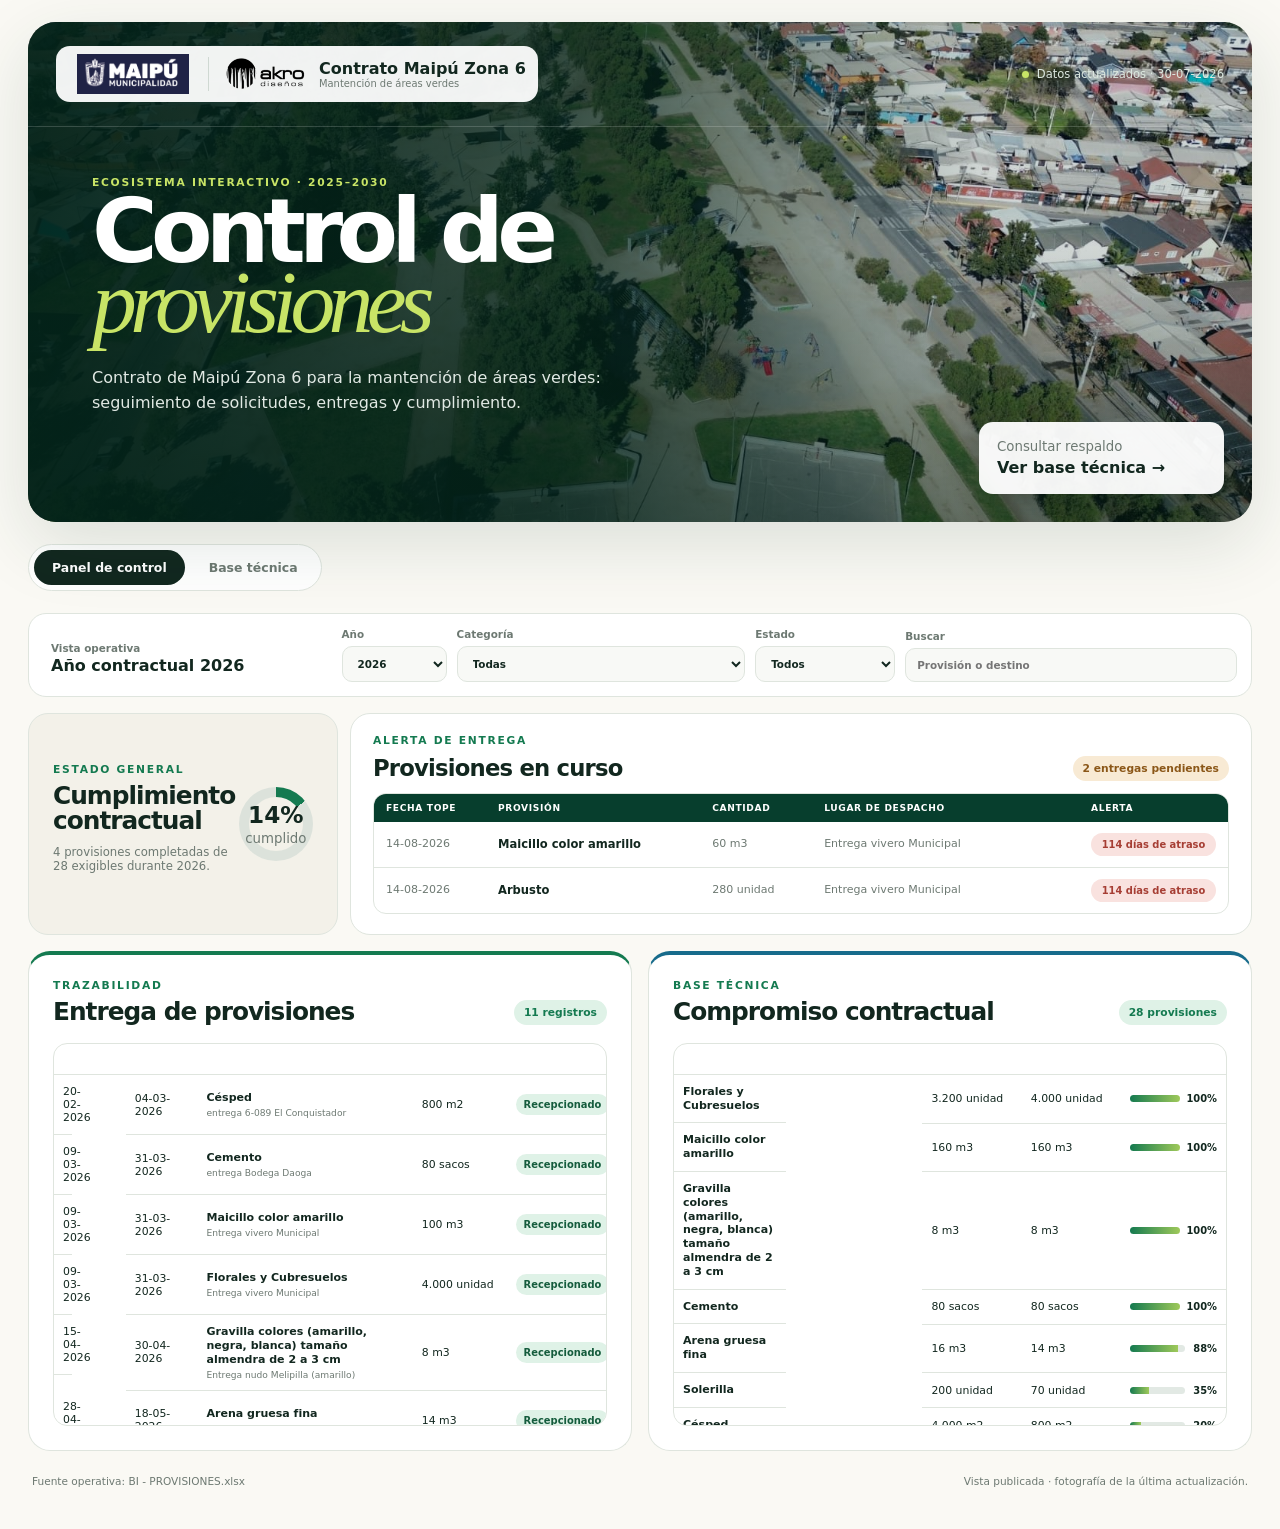
==== commit e864702c: "Agregar alertas de provisiones en curso" ====
--- a/docs/index.html
+++ b/docs/index.html
@@ -11,13 +11,14 @@
     .hero{position:relative;min-height:500px;overflow:hidden;border-radius:28px;color:#fff;isolation:isolate;box-shadow:0 22px 70px #173c2b22}.hero>img{position:absolute;inset:0;width:100%;height:100%;object-fit:cover;z-index:-3}.shade{position:absolute;inset:0;z-index:-2;background:linear-gradient(90deg,#032319f2 0%,#032319c7 43%,#0323192e 78%),linear-gradient(0deg,#03191273,transparent 55%)}.heroTop{display:flex;justify-content:space-between;align-items:center;padding:24px 28px;border-bottom:1px solid #ffffff2b}.brand{display:flex;align-items:center;gap:10px;padding:8px 12px;border-radius:14px;background:#fffffff0;color:var(--ink)}.brand img{display:block;object-fit:contain}.brand .maipu{width:130px;height:40px}.brand .akro{width:90px;height:34px}.brand span{width:1px;height:34px;background:#cfd8d2}.brand div{display:grid}.brand div small{color:var(--muted);font-size:.62rem}.fresh{color:#dbe7df;font-size:.72rem}.fresh{display:flex;align-items:center;gap:8px}.fresh i{width:7px;height:7px;border-radius:50%;background:var(--lime);box-shadow:0 0 0 5px #c8e46622}.heroCopy{position:absolute;left:clamp(28px,5vw,72px);top:52%;transform:translateY(-44%);max-width:660px}.eyebrow{margin:0 0 8px;color:var(--green);font-size:.67rem;font-weight:850;letter-spacing:.16em}.light{color:var(--lime)}h1{margin:0;font-size:clamp(3.7rem,7vw,7.5rem);line-height:.78;letter-spacing:-.075em}h1 em{font-family:Georgia,serif;font-weight:400;color:var(--lime)}.heroCopy>p:last-child{max-width:570px;margin:28px 0 0;color:#e1e9e4;line-height:1.6}.pdf{position:absolute;right:28px;bottom:28px;width:245px;padding:17px 18px;border-radius:14px;background:#fffffff2;color:var(--ink);text-decoration:none;box-shadow:0 14px 34px #061d1542}.pdf small{display:block;color:var(--muted)}.pdf b{display:block;margin-top:4px}
     .tabs{display:flex;gap:6px;width:max-content;margin:22px 0;padding:5px;border:1px solid var(--line);border-radius:99px;background:#fff}.tabs button{border:0;border-radius:99px;padding:10px 18px;color:var(--muted);background:transparent;font-size:.78rem;font-weight:750;cursor:pointer}.tabs button.active{background:var(--ink);color:#fff}.hidden{display:none!important}
     .toolbar{display:grid;grid-template-columns:minmax(180px,1fr) 105px minmax(180px,1fr) 140px minmax(210px,1.15fr);gap:10px;padding:14px;border:1px solid var(--line);border-radius:18px;background:#fff;align-items:end}.toolbarTitle{display:grid;gap:2px;padding:0 8px 7px}.toolbarTitle span,label{color:var(--muted);font-size:.65rem;font-weight:760}.toolbar label{display:grid;gap:6px}select,input{width:100%;min-width:0;border:1px solid var(--line);border-radius:10px;padding:10px 11px;background:#f8f9f6;color:var(--ink)}
-    .summary{display:grid;grid-template-columns:1.5fr repeat(3,.72fr);gap:12px;margin:16px 0}.summary article{min-height:165px;border:1px solid var(--line);border-radius:20px;background:#fff}.mainKpi{display:flex;justify-content:space-between;align-items:center;padding:22px 24px;background:#f3f1e9!important}.mainKpi h2,.panelHead h2,.courseHead h2{margin:0;font-size:1.55rem;line-height:1;letter-spacing:-.04em}.mainKpi p:last-child{max-width:290px;color:var(--muted);font-size:.73rem}.ring{width:116px;aspect-ratio:1;display:grid;place-items:center;border-radius:50%;background:conic-gradient(var(--green) var(--progress),#dce2db 0);position:relative}.ring:after{content:"";position:absolute;inset:10px;border-radius:50%;background:#f3f1e9}.ring div{z-index:1;text-align:center}.ring b{display:block;font-size:1.45rem}.ring small{color:var(--muted)}.metric{padding:20px;display:flex;flex-direction:column;justify-content:space-between}.metric>i{display:grid;place-items:center;width:34px;height:34px;border-radius:11px;background:var(--mint);color:var(--green);font-style:normal;font-weight:900}.metric div{display:grid;grid-template-columns:1fr auto;align-items:end}.metric small,.metric span{color:var(--muted);font-size:.68rem}.metric b{grid-row:1/3;grid-column:2;font-size:2.6rem;line-height:.9}
+    .summary{display:grid;grid-template-columns:minmax(310px,.72fr) minmax(0,2.28fr);gap:12px;margin:16px 0}.summary article{min-height:165px;border:1px solid var(--line);border-radius:20px;background:#fff}.mainKpi{display:flex;justify-content:space-between;align-items:center;padding:22px 24px;background:#f3f1e9!important}.mainKpi h2,.panelHead h2,.courseHead h2{margin:0;font-size:1.55rem;line-height:1;letter-spacing:-.04em}.mainKpi p:last-child{max-width:290px;color:var(--muted);font-size:.73rem}.ring{width:116px;aspect-ratio:1;display:grid;place-items:center;border-radius:50%;background:conic-gradient(var(--green) var(--progress),#dce2db 0);position:relative}.ring:after{content:"";position:absolute;inset:10px;border-radius:50%;background:#f3f1e9}.ring div{z-index:1;text-align:center}.ring b{display:block;font-size:1.45rem}.ring small{color:var(--muted)}.metric{padding:20px;display:flex;flex-direction:column;justify-content:space-between}.metric>i{display:grid;place-items:center;width:34px;height:34px;border-radius:11px;background:var(--mint);color:var(--green);font-style:normal;font-weight:900}.metric div{display:grid;grid-template-columns:1fr auto;align-items:end}.metric small,.metric span{color:var(--muted);font-size:.68rem}.metric b{grid-row:1/3;grid-column:2;font-size:2.6rem;line-height:.9}
+    .courseAlert{padding:20px 22px;overflow:hidden}.courseAlertHead{display:flex;justify-content:space-between;align-items:end;gap:16px;margin-bottom:12px}.courseAlertHead h2{margin:0;font-size:1.42rem;letter-spacing:-.035em}.courseAlertHead>span{padding:6px 10px;border-radius:99px;background:#f8ead4;color:#8b5718;font-size:.67rem;font-weight:760;white-space:nowrap}.courseAlertTable{overflow:auto;max-height:245px;border:1px solid var(--line);border-radius:13px}.courseAlertLabels,.courseAlertRow{display:grid;grid-template-columns:100px minmax(145px,1.15fr) 100px minmax(180px,1.45fr) 125px;gap:12px;align-items:center;min-width:760px}.courseAlertLabels{position:sticky;top:0;z-index:2;padding:9px 12px;background:var(--forest);color:#fff;font-size:.57rem;font-weight:800;letter-spacing:.07em;text-transform:uppercase}.courseAlertRow{padding:11px 12px;border-top:1px solid var(--line);font-size:.69rem}.courseAlertLabels+.courseAlertRow{border-top:0}.courseAlertRow>strong{font-size:.72rem;line-height:1.3}.courseAlertRow>span{color:var(--muted);line-height:1.3}.deliveryAlert{display:inline-flex;justify-content:center;border-radius:99px;padding:6px 8px;font-size:.62rem;white-space:nowrap}.deliveryAlert.onTime{background:var(--mint);color:#155c3d}.deliveryAlert.soon{background:#fff0cf;color:#8b5718}.deliveryAlert.late{background:#f9e2df;color:#a63e34}.deliveryAlert.noDate{background:#edf0ec;color:var(--muted)}
     .workspace{display:grid;grid-template-columns:minmax(0,1.65fr) minmax(330px,.75fr);gap:16px}.panel,.course,.movements,.technical{border:1px solid var(--line);border-radius:22px;background:#fff;overflow:hidden}.panel,.movements{padding:24px}.panelHead,.courseHead{display:flex;justify-content:space-between;align-items:end;gap:16px}.panelHead>span{padding:6px 10px;border-radius:99px;background:var(--mint);color:var(--green);font-size:.67rem;font-weight:750}.progressList{display:grid;gap:17px;margin:24px 0}.progressItem{display:grid;grid-template-columns:minmax(170px,.9fr) minmax(150px,1.3fr) 42px;gap:16px;align-items:center}.progressItem div:first-child{display:grid;gap:3px}.progressItem strong{font-size:.8rem}.progressItem small{color:var(--muted)}.track{height:9px;border-radius:99px;background:#edf0ec;overflow:hidden}.track i{display:block;height:100%;border-radius:inherit;background:linear-gradient(90deg,var(--green),#89b94f)}.progressItem>b{text-align:right;font-size:.76rem}
     .fieldPhoto{height:150px;margin:8px;overflow:hidden;border-radius:15px;position:relative}.fieldPhoto img{width:100%;height:100%;object-fit:cover}.fieldPhoto span{position:absolute;left:12px;bottom:10px;padding:5px 8px;border-radius:8px;background:#0a241cb8;color:#fff;font-size:.65rem}.courseHead{padding:14px 18px 10px}.courseHead>b{display:grid;place-items:center;width:34px;height:34px;border-radius:50%;background:var(--ink);color:#fff}.courseList{padding:0 18px}.courseList article{display:grid;grid-template-columns:8px 1fr auto;gap:10px;padding:13px 0;border-top:1px solid var(--line)}.courseList article>i{width:7px;height:7px;margin-top:5px;border-radius:50%;background:var(--amber)}.courseList article div{display:grid;gap:3px}.courseList strong{font-size:.75rem}.courseList small{color:var(--muted);font-size:.64rem}.amount{text-align:right}.movements{margin-top:16px}.tableWrap{overflow:auto;margin-top:16px}table{width:100%;min-width:940px;border-collapse:collapse}th,td{padding:12px 10px;border-bottom:1px solid var(--line);text-align:left;vertical-align:top;font-size:.75rem}th{color:var(--muted);font-size:.6rem;letter-spacing:.09em;text-transform:uppercase}td:first-child{display:grid;gap:3px}td:first-child small{color:var(--muted)}.badge{display:inline-flex;border-radius:99px;padding:5px 8px;font-size:.62rem;font-weight:750;white-space:nowrap}.ok{background:var(--mint);color:#155c3d}.open{background:#f8ead4;color:#8b5718}
     .technicalHero{min-height:330px;display:grid;grid-template-columns:1.1fr .9fr;background:var(--ink);color:#fff}.technicalHero img{width:100%;height:100%;object-fit:cover}.technicalHero div{padding:clamp(28px,5vw,64px);display:flex;flex-direction:column;justify-content:center}.technicalHero h2{margin:0;font:400 clamp(2.3rem,4vw,4.3rem)/.95 Georgia,serif}.technicalHero p:not(.eyebrow){color:#cbd9d1;line-height:1.55}.technicalHero a,.docGrid a{color:var(--green);font-weight:750;text-decoration:none}.technicalHero a{color:var(--lime)}.docGrid{display:grid;grid-template-columns:repeat(3,1fr);gap:14px;padding:20px}.docGrid article{overflow:hidden;border:1px solid var(--line);border-radius:16px;background:var(--paper)}.docGrid img{display:block;width:100%;aspect-ratio:4/3;object-fit:cover;object-position:top}.docGrid article div{display:grid;gap:6px;padding:15px}.docGrid h3{margin:0}.docGrid span{color:var(--muted);font-size:.7rem}.empty{color:var(--muted);font-size:.75rem}footer{display:flex;justify-content:space-between;gap:20px;padding:24px 4px 0;color:var(--muted);font-size:.66rem}
 
     .comparisonGrid{display:grid;grid-template-columns:1fr 1fr;gap:16px}.comparisonCard{height:500px;border:1px solid var(--line);border-radius:22px;background:#fff;overflow:hidden;padding:24px;display:flex;flex-direction:column}.traceCard{border-top:4px solid var(--green)}.baseCard{border-top:4px solid #176b8b}.comparisonTableWrap{margin-top:18px;overflow:auto;min-height:0;flex:1;border:1px solid var(--line);border-radius:14px}.comparisonTable{width:100%;min-width:0;table-layout:fixed;border-collapse:collapse}.comparisonTable th,.comparisonTable td{padding:10px 9px;border-bottom:1px solid var(--line);font-size:.68rem;vertical-align:middle}.comparisonTable th{position:sticky;top:0;z-index:2;background:var(--forest);color:#fff;font-size:.57rem;letter-spacing:.06em;text-transform:uppercase}.baseCard .comparisonTable th{background:#176b8b}.comparisonTable td strong{font-size:.69rem;line-height:1.25}.comparisonTable td small{display:block;margin-top:3px;color:var(--muted);font-size:.57rem}.traceCard th:nth-child(1),.traceCard td:nth-child(1){width:13%}.traceCard th:nth-child(2),.traceCard td:nth-child(2){width:13%}.traceCard th:nth-child(3),.traceCard td:nth-child(3){width:39%}.traceCard th:nth-child(4),.traceCard td:nth-child(4){width:17%}.traceCard th:nth-child(5),.traceCard td:nth-child(5){width:18%}.baseCard th:nth-child(1),.baseCard td:nth-child(1){width:45%}.baseCard th:nth-child(2),.baseCard td:nth-child(2),.baseCard th:nth-child(3),.baseCard td:nth-child(3){width:18%}.baseCard th:nth-child(4),.baseCard td:nth-child(4){width:19%}.tableProgress{display:flex;align-items:center;gap:6px}.tableProgress>span{flex:1;height:7px;background:#e2e9e4;border-radius:99px;overflow:hidden}.tableProgress i{display:block;height:100%;background:linear-gradient(90deg,var(--green),#9fc95a)}.tableProgress b{font-size:.62rem;min-width:26px;text-align:right}
-    @media(max-width:1000px){.toolbar{grid-template-columns:1fr 1fr}.toolbarTitle{grid-column:1/-1}.summary{grid-template-columns:repeat(3,1fr)}.mainKpi{grid-column:1/-1}.workspace{grid-template-columns:1fr}.comparisonGrid{grid-template-columns:1fr}}@media(max-width:700px){main{padding:10px}.hero{min-height:570px}.heroCopy{left:22px;right:22px;top:42%}h1{font-size:18vw}.pdf{left:18px;right:18px;bottom:18px;width:auto}.toolbar,.summary{grid-template-columns:1fr}.mainKpi{grid-column:auto}.progressItem{grid-template-columns:1fr 42px}.track{grid-column:1/-1}.technicalHero,.docGrid{grid-template-columns:1fr}.technicalHero img{height:220px}.docGrid{padding:12px}footer{flex-direction:column}}
+    @media(max-width:1000px){.toolbar{grid-template-columns:1fr 1fr}.toolbarTitle{grid-column:1/-1}.summary{grid-template-columns:1fr}.workspace{grid-template-columns:1fr}.comparisonGrid{grid-template-columns:1fr}}@media(max-width:700px){main{padding:10px}.courseAlert{padding:18px}.courseAlertHead{align-items:start}.courseAlertLabels{display:none}.courseAlertTable{max-height:none;overflow:visible;border:0}.courseAlertRow{min-width:0;grid-template-columns:1fr 1fr;gap:8px 14px;margin-top:10px;padding:14px;border:1px solid var(--line);border-radius:12px}.courseAlertRow>[data-label]::before{content:attr(data-label);display:block;margin-bottom:3px;color:var(--muted);font-size:.55rem;font-weight:760;letter-spacing:.05em;text-transform:uppercase}.courseAlertRow>[data-label="Lugar de despacho"]{grid-column:1/-1}.hero{min-height:570px}.heroCopy{left:22px;right:22px;top:42%}h1{font-size:18vw}.pdf{left:18px;right:18px;bottom:18px;width:auto}.toolbar,.summary{grid-template-columns:1fr}.mainKpi{grid-column:auto}.progressItem{grid-template-columns:1fr 42px}.track{grid-column:1/-1}.technicalHero,.docGrid{grid-template-columns:1fr}.technicalHero img{height:220px}.docGrid{padding:12px}footer{flex-direction:column}}
   </style>
 </head>
 <body>
@@ -33,6 +34,8 @@
  {title:"Áridos",section:"3.9.2",printed:"45–46",page:46,image:"aridos.webp"}];
 const fmt=new Intl.NumberFormat("es-CL",{maximumFractionDigits:1});
 const received=s=>/ok|recepcionado/i.test(s);
+const daysLeft=s=>{if(!s)return null;const [y,m,d]=s.slice(0,10).split("-").map(Number),t=new Date(),today=Date.UTC(t.getFullYear(),t.getMonth(),t.getDate());return Math.ceil((Date.UTC(y,m-1,d)-today)/86400000)};
+const deliveryAlert=n=>n===null?{kind:"noDate",text:"Sin fecha informada"}:n<0?{kind:"late",text:`${Math.abs(n)} ${Math.abs(n)===1?"día de atraso":"días de atraso"}`}:n===0?{kind:"late",text:"Vence hoy"}:n<=7?{kind:"soon",text:`${n} ${n===1?"día restante":"días restantes"}`}:{kind:"onTime",text:`${n} días restantes`};
 const clean=s=>s.replaceAll("Cesped","Césped").replaceAll("Arboles","Árboles").replaceAll("Tuberia","Tubería").replaceAll("Valvula","Válvula").replaceAll("hormigon","hormigón");
 const date=s=>s?new Date(s).toLocaleDateString("es-CL"):"—";
 let data,tab="control";
@@ -41,16 +44,15 @@
  const year=+(document.querySelector("#year")?.value||2026), status=document.querySelector("#status")?.value||"Todos", category=document.querySelector("#category")?.value||"Todas", query=(document.querySelector("#query")?.value||"").toLowerCase();
  const categories=[...new Set(data.base.map(x=>x.provision))];
  const progress=data.base.filter(x=>x.annual>0).map(x=>{const delivered=data.records.filter(r=>r.contractYear===year&&received(r.status)&&r.category===x.provision&&r.unit.toLowerCase()===x.unit.toLowerCase()).reduce((a,r)=>a+r.quantity,0);return {...x,delivered,pct:Math.min(delivered/x.annual*100,100)}}).sort((a,b)=>b.pct-a.pct);
- const course=data.records.filter(r=>r.contractYear===year&&!received(r.status));
- const complete=progress.filter(x=>x.pct>=100).length, started=progress.filter(x=>x.pct>0&&x.pct<100).length, general=progress.length?complete/progress.length*100:0, overdue=course.filter(x=>x.dueDate&&new Date(x.dueDate)<new Date()).length;
+ const course=data.records.filter(r=>r.contractYear===year&&!received(r.status)).map(r=>({...r,days:daysLeft(r.dueDate)})).sort((a,b)=>(a.days??Number.POSITIVE_INFINITY)-(b.days??Number.POSITIVE_INFINITY));
+ const complete=progress.filter(x=>x.pct>=100).length, general=progress.length?complete/progress.length*100:0;
  const movements=data.records.filter(r=>r.contractYear===year&&(status==="Todos"||(status==="Recepcionado"?received(r.status):!received(r.status)))&&(category==="Todas"||r.category===category)&&`${r.provision} ${r.observations}`.toLowerCase().includes(query));
  document.querySelector("#app").innerHTML=`
  <section class="hero"><img src="./assets/contrato/vista-general.jpeg" alt="Vista aérea de áreas verdes de Maipú"><div class="shade"></div><div class="heroTop"><div class="brand"><img class="maipu" src="./assets/marca/municipalidad-maipu.png" alt="Municipalidad de Maipú"><span></span><img class="akro" src="./assets/marca/akro-diseno.png" alt="AKRO Diseño"><div><strong>Contrato Maipú Zona 6</strong><small>Mantención de áreas verdes</small></div></div><div class="fresh"><i></i>Datos actualizados · ${date(data.generatedAt)}</div></div><div class="heroCopy"><p class="eyebrow light">ECOSISTEMA INTERACTIVO · 2025–2030</p><h1>Control de<br><em>provisiones</em></h1><p>Contrato de Maipú Zona 6 para la mantención de áreas verdes: seguimiento de solicitudes, entregas y cumplimiento.</p></div><a class="pdf" href="./assets/base-tecnica/bases-tecnicas-zona-6.pdf" target="_blank"><small>Consultar respaldo</small><b>Ver base técnica →</b></a></section>
  <nav class="tabs"><button data-tab="control" class="${tab==="control"?"active":""}">Panel de control</button><button data-tab="bases" class="${tab==="bases"?"active":""}">Base técnica</button></nav>
  <section id="control" class="${tab==="control"?"":"hidden"}">
   <section class="toolbar"><div class="toolbarTitle"><span>Vista operativa</span><strong>Año contractual ${year}</strong></div><label>Año<select id="year"><option ${year===2026?"selected":""}>2026</option><option ${year===2025?"selected":""}>2025</option></select></label><label>Categoría<select id="category"><option>Todas</option>${categories.map(c=>`<option value="${c}" ${category===c?"selected":""}>${clean(c)}</option>`).join("")}</select></label><label>Estado<select id="status">${["Todos","Recepcionado","En curso"].map(s=>`<option ${status===s?"selected":""}>${s}</option>`).join("")}</select></label><label>Buscar<input id="query" value="${query}" placeholder="Provisión o destino"></label></section>
-  <section class="summary"><article class="mainKpi"><div><p class="eyebrow">ESTADO GENERAL</p><h2>Cumplimiento<br>contractual</h2><p>${complete} provisiones completadas de ${progress.length} exigibles durante ${year}.</p></div><div class="ring" style="--progress:${general*3.6}deg"><div><b>${general.toFixed(0)}%</b><small>cumplido</small></div></div></article>${[["✓","Completadas",complete,"100% entregado"],["↗","Con avance",started,"Entrega parcial"],["!","Plazos vencidos",overdue,"Requieren gestión"]].map(x=>`<article class="metric"><i>${x[0]}</i><div><small>${x[1]}</small><b>${x[2]}</b><span>${x[3]}</span></div></article>`).join("")}</section>
-  <section class="comparisonGrid"><article class="comparisonCard traceCard"><div class="panelHead"><div><p class="eyebrow">TRAZABILIDAD</p><h2>Entrega de provisiones</h2></div><span>${movements.length} registros</span></div><div class="comparisonTableWrap"><table class="comparisonTable"><thead><tr><th>Solicitud</th><th>Plazo</th><th>Provisión</th><th>Cantidad</th><th>Estado</th></tr></thead><tbody>${movements.map(r=>`<tr><td>${r.requestDate?date(r.requestDate):"Sin fecha"}</td><td>${r.dueDate?date(r.dueDate):"Sin fecha"}</td><td><strong>${clean(r.provision)}</strong><small>${r.observations||"Sin destino informado"}</small></td><td>${fmt.format(r.quantity)} ${r.unit}</td><td><span class="badge ${received(r.status)?"ok":"open"}">${received(r.status)?"Recepcionado":"En curso"}</span></td></tr>`).join("")}</tbody></table></div></article><article class="comparisonCard baseCard"><div class="panelHead"><div><p class="eyebrow">BASE TÉCNICA</p><h2>Compromiso contractual</h2></div><span>${progress.length} provisiones</span></div><div class="comparisonTableWrap"><table class="comparisonTable"><thead><tr><th>Provisión</th><th>Total base</th><th>Entregado</th><th>Avance</th></tr></thead><tbody>${progress.map(x=>`<tr><td><strong>${clean(x.provision)}</strong></td><td>${fmt.format(x.annual)} ${x.unit}</td><td>${fmt.format(x.delivered)} ${x.unit}</td><td><div class="tableProgress"><span><i style="width:${x.pct}%"></i></span><b>${x.pct.toFixed(0)}%</b></div></td></tr>`).join("")}</tbody></table></div></article></section>
+  <section class="summary"><article class="mainKpi"><div><p class="eyebrow">ESTADO GENERAL</p><h2>Cumplimiento<br>contractual</h2><p>${complete} provisiones completadas de ${progress.length} exigibles durante ${year}.</p></div><div class="ring" style="--progress:${general*3.6}deg"><div><b>${general.toFixed(0)}%</b><small>cumplido</small></div></div></article><article class="courseAlert"><div class="courseAlertHead"><div><p class="eyebrow">ALERTA DE ENTREGA</p><h2>Provisiones en curso</h2></div><span>${course.length} ${course.length===1?"entrega pendiente":"entregas pendientes"}</span></div><div class="courseAlertTable" role="table" aria-label="Provisiones en curso"><div class="courseAlertLabels" role="row"><span>Fecha tope</span><span>Provisión</span><span>Cantidad</span><span>Lugar de despacho</span><span>Alerta</span></div>${course.map(r=>{const a=deliveryAlert(r.days);return `<div class="courseAlertRow" role="row"><span data-label="Fecha tope">${r.dueDate?date(r.dueDate):"Sin fecha"}</span><strong data-label="Provisión">${clean(r.provision)}</strong><span data-label="Cantidad">${fmt.format(r.quantity)} ${r.unit}</span><span data-label="Lugar de despacho">${r.observations||"Sin destino informado"}</span><b class="deliveryAlert ${a.kind}" data-label="Alerta">${a.text}</b></div>`}).join("")||'<p class="empty">No hay provisiones en curso para este año.</p>'}</div></article></section>  <section class="comparisonGrid"><article class="comparisonCard traceCard"><div class="panelHead"><div><p class="eyebrow">TRAZABILIDAD</p><h2>Entrega de provisiones</h2></div><span>${movements.length} registros</span></div><div class="comparisonTableWrap"><table class="comparisonTable"><thead><tr><th>Solicitud</th><th>Plazo</th><th>Provisión</th><th>Cantidad</th><th>Estado</th></tr></thead><tbody>${movements.map(r=>`<tr><td>${r.requestDate?date(r.requestDate):"Sin fecha"}</td><td>${r.dueDate?date(r.dueDate):"Sin fecha"}</td><td><strong>${clean(r.provision)}</strong><small>${r.observations||"Sin destino informado"}</small></td><td>${fmt.format(r.quantity)} ${r.unit}</td><td><span class="badge ${received(r.status)?"ok":"open"}">${received(r.status)?"Recepcionado":"En curso"}</span></td></tr>`).join("")}</tbody></table></div></article><article class="comparisonCard baseCard"><div class="panelHead"><div><p class="eyebrow">BASE TÉCNICA</p><h2>Compromiso contractual</h2></div><span>${progress.length} provisiones</span></div><div class="comparisonTableWrap"><table class="comparisonTable"><thead><tr><th>Provisión</th><th>Total base</th><th>Entregado</th><th>Avance</th></tr></thead><tbody>${progress.map(x=>`<tr><td><strong>${clean(x.provision)}</strong></td><td>${fmt.format(x.annual)} ${x.unit}</td><td>${fmt.format(x.delivered)} ${x.unit}</td><td><div class="tableProgress"><span><i style="width:${x.pct}%"></i></span><b>${x.pct.toFixed(0)}%</b></div></td></tr>`).join("")}</tbody></table></div></article></section>
  </section>
  <section id="bases" class="technical ${tab==="bases"?"":"hidden"}"><div class="technicalHero"><img src="./assets/contrato/parque.jpeg" alt="Parque del contrato"><div><p class="eyebrow light">RESPALDO CONTRACTUAL</p><h2>La base técnica,<br>sin doble lectura.</h2><p>Consulta el texto original, su numeral y la página impresa de cada familia de provisiones.</p><a href="./assets/base-tecnica/bases-tecnicas-zona-6.pdf" target="_blank">Abrir PDF completo →</a></div></div><div class="docGrid">${docs.map(d=>`<article><img src="./assets/base-tecnica/${d.image}" alt="Extracto sobre ${d.title}"><div><p class="eyebrow">NUMERAL ${d.section}</p><h3>${d.title}</h3><span>Páginas impresas ${d.printed}</span><a href="./assets/base-tecnica/bases-tecnicas-zona-6.pdf#page=${d.page}" target="_blank">Ver página exacta →</a></div></article>`).join("")}</div></section>
  <footer><span>Fuente operativa: BI - PROVISIONES.xlsx</span><span>Vista publicada · fotografía de la última actualización.</span></footer>`;
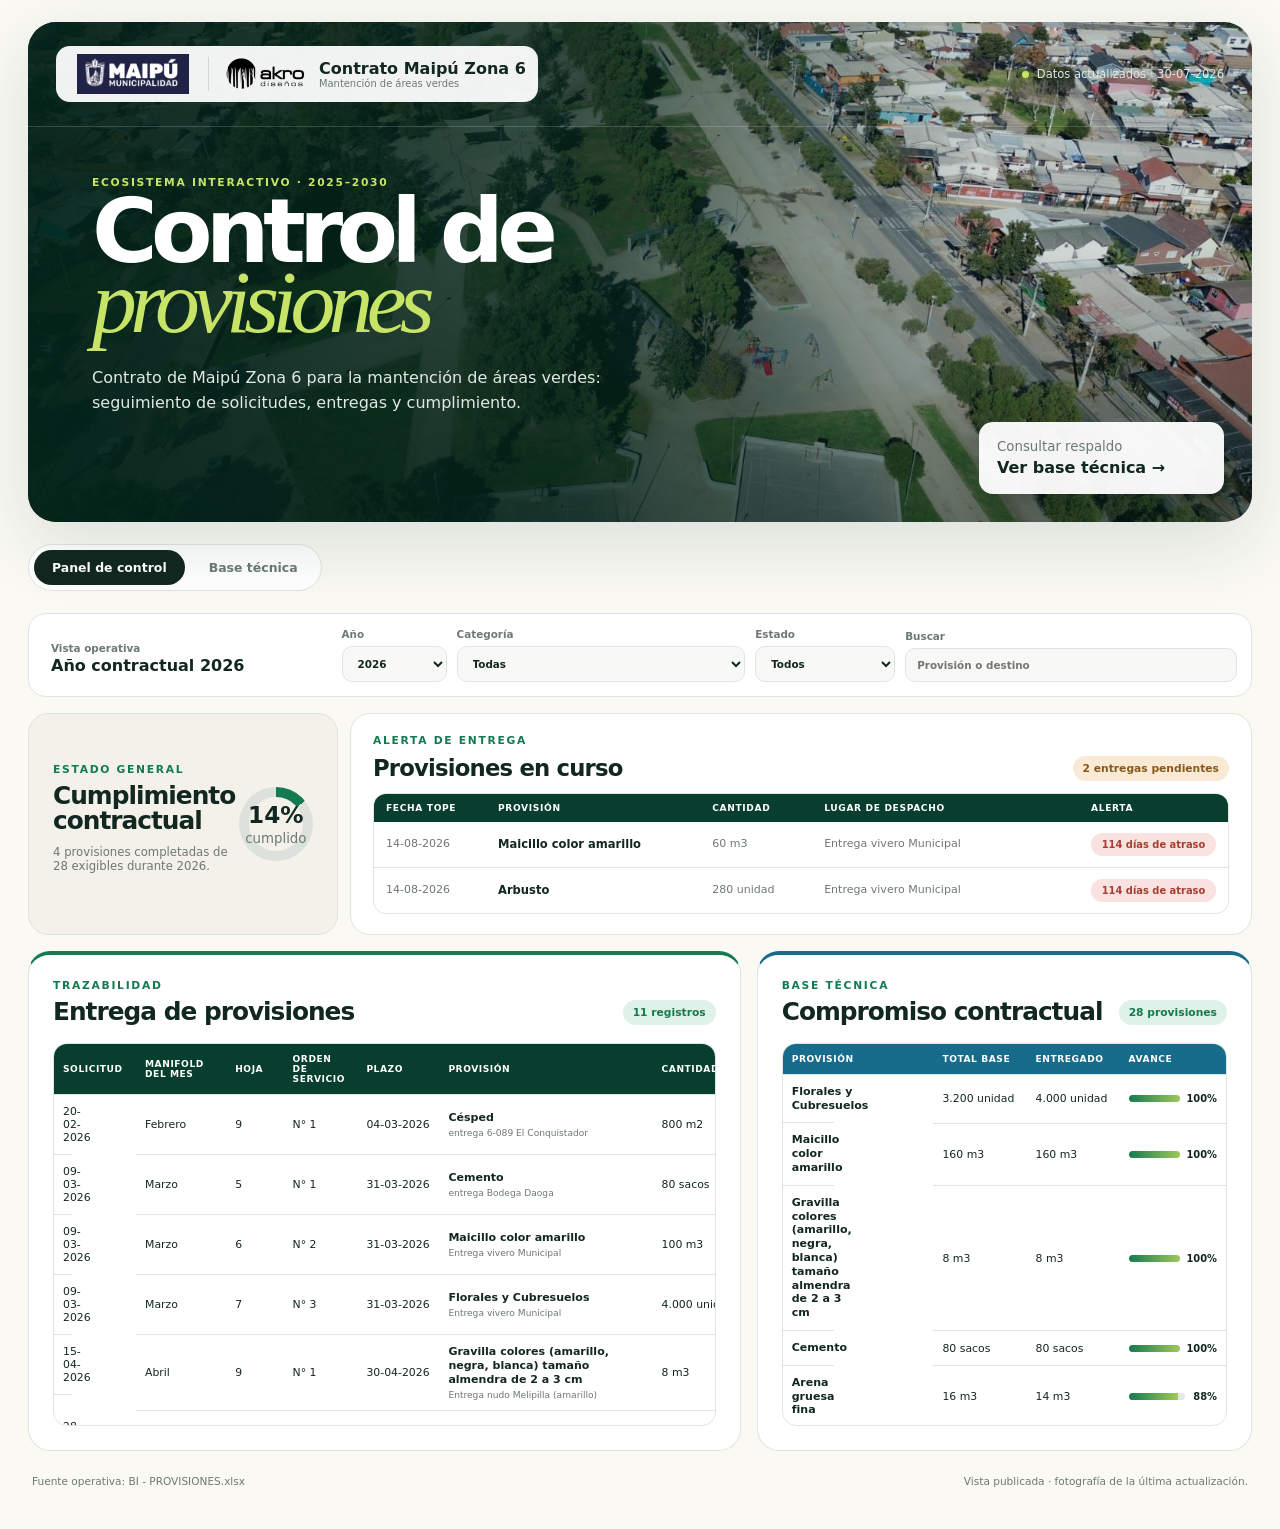
==== commit e2da698d: "Agregar manifold hoja y orden de servicio" ====
--- a/docs/index.html
+++ b/docs/index.html
@@ -17,7 +17,7 @@
     .fieldPhoto{height:150px;margin:8px;overflow:hidden;border-radius:15px;position:relative}.fieldPhoto img{width:100%;height:100%;object-fit:cover}.fieldPhoto span{position:absolute;left:12px;bottom:10px;padding:5px 8px;border-radius:8px;background:#0a241cb8;color:#fff;font-size:.65rem}.courseHead{padding:14px 18px 10px}.courseHead>b{display:grid;place-items:center;width:34px;height:34px;border-radius:50%;background:var(--ink);color:#fff}.courseList{padding:0 18px}.courseList article{display:grid;grid-template-columns:8px 1fr auto;gap:10px;padding:13px 0;border-top:1px solid var(--line)}.courseList article>i{width:7px;height:7px;margin-top:5px;border-radius:50%;background:var(--amber)}.courseList article div{display:grid;gap:3px}.courseList strong{font-size:.75rem}.courseList small{color:var(--muted);font-size:.64rem}.amount{text-align:right}.movements{margin-top:16px}.tableWrap{overflow:auto;margin-top:16px}table{width:100%;min-width:940px;border-collapse:collapse}th,td{padding:12px 10px;border-bottom:1px solid var(--line);text-align:left;vertical-align:top;font-size:.75rem}th{color:var(--muted);font-size:.6rem;letter-spacing:.09em;text-transform:uppercase}td:first-child{display:grid;gap:3px}td:first-child small{color:var(--muted)}.badge{display:inline-flex;border-radius:99px;padding:5px 8px;font-size:.62rem;font-weight:750;white-space:nowrap}.ok{background:var(--mint);color:#155c3d}.open{background:#f8ead4;color:#8b5718}
     .technicalHero{min-height:330px;display:grid;grid-template-columns:1.1fr .9fr;background:var(--ink);color:#fff}.technicalHero img{width:100%;height:100%;object-fit:cover}.technicalHero div{padding:clamp(28px,5vw,64px);display:flex;flex-direction:column;justify-content:center}.technicalHero h2{margin:0;font:400 clamp(2.3rem,4vw,4.3rem)/.95 Georgia,serif}.technicalHero p:not(.eyebrow){color:#cbd9d1;line-height:1.55}.technicalHero a,.docGrid a{color:var(--green);font-weight:750;text-decoration:none}.technicalHero a{color:var(--lime)}.docGrid{display:grid;grid-template-columns:repeat(3,1fr);gap:14px;padding:20px}.docGrid article{overflow:hidden;border:1px solid var(--line);border-radius:16px;background:var(--paper)}.docGrid img{display:block;width:100%;aspect-ratio:4/3;object-fit:cover;object-position:top}.docGrid article div{display:grid;gap:6px;padding:15px}.docGrid h3{margin:0}.docGrid span{color:var(--muted);font-size:.7rem}.empty{color:var(--muted);font-size:.75rem}footer{display:flex;justify-content:space-between;gap:20px;padding:24px 4px 0;color:var(--muted);font-size:.66rem}
 
-    .comparisonGrid{display:grid;grid-template-columns:1fr 1fr;gap:16px}.comparisonCard{height:500px;border:1px solid var(--line);border-radius:22px;background:#fff;overflow:hidden;padding:24px;display:flex;flex-direction:column}.traceCard{border-top:4px solid var(--green)}.baseCard{border-top:4px solid #176b8b}.comparisonTableWrap{margin-top:18px;overflow:auto;min-height:0;flex:1;border:1px solid var(--line);border-radius:14px}.comparisonTable{width:100%;min-width:0;table-layout:fixed;border-collapse:collapse}.comparisonTable th,.comparisonTable td{padding:10px 9px;border-bottom:1px solid var(--line);font-size:.68rem;vertical-align:middle}.comparisonTable th{position:sticky;top:0;z-index:2;background:var(--forest);color:#fff;font-size:.57rem;letter-spacing:.06em;text-transform:uppercase}.baseCard .comparisonTable th{background:#176b8b}.comparisonTable td strong{font-size:.69rem;line-height:1.25}.comparisonTable td small{display:block;margin-top:3px;color:var(--muted);font-size:.57rem}.traceCard th:nth-child(1),.traceCard td:nth-child(1){width:13%}.traceCard th:nth-child(2),.traceCard td:nth-child(2){width:13%}.traceCard th:nth-child(3),.traceCard td:nth-child(3){width:39%}.traceCard th:nth-child(4),.traceCard td:nth-child(4){width:17%}.traceCard th:nth-child(5),.traceCard td:nth-child(5){width:18%}.baseCard th:nth-child(1),.baseCard td:nth-child(1){width:45%}.baseCard th:nth-child(2),.baseCard td:nth-child(2),.baseCard th:nth-child(3),.baseCard td:nth-child(3){width:18%}.baseCard th:nth-child(4),.baseCard td:nth-child(4){width:19%}.tableProgress{display:flex;align-items:center;gap:6px}.tableProgress>span{flex:1;height:7px;background:#e2e9e4;border-radius:99px;overflow:hidden}.tableProgress i{display:block;height:100%;background:linear-gradient(90deg,var(--green),#9fc95a)}.tableProgress b{font-size:.62rem;min-width:26px;text-align:right}
+    .comparisonGrid{display:grid;grid-template-columns:minmax(0,1.18fr) minmax(0,.82fr);gap:16px}.comparisonCard{height:500px;border:1px solid var(--line);border-radius:22px;background:#fff;overflow:hidden;padding:24px;display:flex;flex-direction:column}.traceCard{border-top:4px solid var(--green)}.baseCard{border-top:4px solid #176b8b}.comparisonTableWrap{margin-top:18px;overflow:auto;min-height:0;flex:1;border:1px solid var(--line);border-radius:14px}.comparisonTable{width:100%;min-width:0;table-layout:fixed;border-collapse:collapse}.comparisonTable th,.comparisonTable td{padding:10px 9px;border-bottom:1px solid var(--line);font-size:.68rem;vertical-align:middle}.comparisonTable th{position:sticky;top:0;z-index:2;background:var(--forest);color:#fff;font-size:.57rem;letter-spacing:.06em;text-transform:uppercase}.baseCard .comparisonTable th{background:#176b8b}.comparisonTable td strong{font-size:.69rem;line-height:1.25}.comparisonTable td small{display:block;margin-top:3px;color:var(--muted);font-size:.57rem}.traceCard .comparisonTable{min-width:820px}.traceCard th:nth-child(1),.traceCard td:nth-child(1){width:10%}.traceCard th:nth-child(2),.traceCard td:nth-child(2){width:11%}.traceCard th:nth-child(3),.traceCard td:nth-child(3){width:7%}.traceCard th:nth-child(4),.traceCard td:nth-child(4){width:9%}.traceCard th:nth-child(5),.traceCard td:nth-child(5){width:10%}.traceCard th:nth-child(6),.traceCard td:nth-child(6){width:26%}.traceCard th:nth-child(7),.traceCard td:nth-child(7){width:13%}.traceCard th:nth-child(8),.traceCard td:nth-child(8){width:14%}.baseCard th:nth-child(1),.baseCard td:nth-child(1){width:34%}.baseCard th:nth-child(2),.baseCard td:nth-child(2),.baseCard th:nth-child(3),.baseCard td:nth-child(3){width:21%}.baseCard th:nth-child(4),.baseCard td:nth-child(4){width:24%}.tableProgress{display:flex;align-items:center;gap:6px}.tableProgress>span{flex:1;height:7px;background:#e2e9e4;border-radius:99px;overflow:hidden}.tableProgress i{display:block;height:100%;background:linear-gradient(90deg,var(--green),#9fc95a)}.tableProgress b{font-size:.62rem;min-width:26px;text-align:right}
     @media(max-width:1000px){.toolbar{grid-template-columns:1fr 1fr}.toolbarTitle{grid-column:1/-1}.summary{grid-template-columns:1fr}.workspace{grid-template-columns:1fr}.comparisonGrid{grid-template-columns:1fr}}@media(max-width:700px){main{padding:10px}.courseAlert{padding:18px}.courseAlertHead{align-items:start}.courseAlertLabels{display:none}.courseAlertTable{max-height:none;overflow:visible;border:0}.courseAlertRow{min-width:0;grid-template-columns:1fr 1fr;gap:8px 14px;margin-top:10px;padding:14px;border:1px solid var(--line);border-radius:12px}.courseAlertRow>[data-label]::before{content:attr(data-label);display:block;margin-bottom:3px;color:var(--muted);font-size:.55rem;font-weight:760;letter-spacing:.05em;text-transform:uppercase}.courseAlertRow>[data-label="Lugar de despacho"]{grid-column:1/-1}.hero{min-height:570px}.heroCopy{left:22px;right:22px;top:42%}h1{font-size:18vw}.pdf{left:18px;right:18px;bottom:18px;width:auto}.toolbar,.summary{grid-template-columns:1fr}.mainKpi{grid-column:auto}.progressItem{grid-template-columns:1fr 42px}.track{grid-column:1/-1}.technicalHero,.docGrid{grid-template-columns:1fr}.technicalHero img{height:220px}.docGrid{padding:12px}footer{flex-direction:column}}
   </style>
 </head>
@@ -52,7 +52,7 @@
  <nav class="tabs"><button data-tab="control" class="${tab==="control"?"active":""}">Panel de control</button><button data-tab="bases" class="${tab==="bases"?"active":""}">Base técnica</button></nav>
  <section id="control" class="${tab==="control"?"":"hidden"}">
   <section class="toolbar"><div class="toolbarTitle"><span>Vista operativa</span><strong>Año contractual ${year}</strong></div><label>Año<select id="year"><option ${year===2026?"selected":""}>2026</option><option ${year===2025?"selected":""}>2025</option></select></label><label>Categoría<select id="category"><option>Todas</option>${categories.map(c=>`<option value="${c}" ${category===c?"selected":""}>${clean(c)}</option>`).join("")}</select></label><label>Estado<select id="status">${["Todos","Recepcionado","En curso"].map(s=>`<option ${status===s?"selected":""}>${s}</option>`).join("")}</select></label><label>Buscar<input id="query" value="${query}" placeholder="Provisión o destino"></label></section>
-  <section class="summary"><article class="mainKpi"><div><p class="eyebrow">ESTADO GENERAL</p><h2>Cumplimiento<br>contractual</h2><p>${complete} provisiones completadas de ${progress.length} exigibles durante ${year}.</p></div><div class="ring" style="--progress:${general*3.6}deg"><div><b>${general.toFixed(0)}%</b><small>cumplido</small></div></div></article><article class="courseAlert"><div class="courseAlertHead"><div><p class="eyebrow">ALERTA DE ENTREGA</p><h2>Provisiones en curso</h2></div><span>${course.length} ${course.length===1?"entrega pendiente":"entregas pendientes"}</span></div><div class="courseAlertTable" role="table" aria-label="Provisiones en curso"><div class="courseAlertLabels" role="row"><span>Fecha tope</span><span>Provisión</span><span>Cantidad</span><span>Lugar de despacho</span><span>Alerta</span></div>${course.map(r=>{const a=deliveryAlert(r.days);return `<div class="courseAlertRow" role="row"><span data-label="Fecha tope">${r.dueDate?date(r.dueDate):"Sin fecha"}</span><strong data-label="Provisión">${clean(r.provision)}</strong><span data-label="Cantidad">${fmt.format(r.quantity)} ${r.unit}</span><span data-label="Lugar de despacho">${r.observations||"Sin destino informado"}</span><b class="deliveryAlert ${a.kind}" data-label="Alerta">${a.text}</b></div>`}).join("")||'<p class="empty">No hay provisiones en curso para este año.</p>'}</div></article></section>  <section class="comparisonGrid"><article class="comparisonCard traceCard"><div class="panelHead"><div><p class="eyebrow">TRAZABILIDAD</p><h2>Entrega de provisiones</h2></div><span>${movements.length} registros</span></div><div class="comparisonTableWrap"><table class="comparisonTable"><thead><tr><th>Solicitud</th><th>Plazo</th><th>Provisión</th><th>Cantidad</th><th>Estado</th></tr></thead><tbody>${movements.map(r=>`<tr><td>${r.requestDate?date(r.requestDate):"Sin fecha"}</td><td>${r.dueDate?date(r.dueDate):"Sin fecha"}</td><td><strong>${clean(r.provision)}</strong><small>${r.observations||"Sin destino informado"}</small></td><td>${fmt.format(r.quantity)} ${r.unit}</td><td><span class="badge ${received(r.status)?"ok":"open"}">${received(r.status)?"Recepcionado":"En curso"}</span></td></tr>`).join("")}</tbody></table></div></article><article class="comparisonCard baseCard"><div class="panelHead"><div><p class="eyebrow">BASE TÉCNICA</p><h2>Compromiso contractual</h2></div><span>${progress.length} provisiones</span></div><div class="comparisonTableWrap"><table class="comparisonTable"><thead><tr><th>Provisión</th><th>Total base</th><th>Entregado</th><th>Avance</th></tr></thead><tbody>${progress.map(x=>`<tr><td><strong>${clean(x.provision)}</strong></td><td>${fmt.format(x.annual)} ${x.unit}</td><td>${fmt.format(x.delivered)} ${x.unit}</td><td><div class="tableProgress"><span><i style="width:${x.pct}%"></i></span><b>${x.pct.toFixed(0)}%</b></div></td></tr>`).join("")}</tbody></table></div></article></section>
+  <section class="summary"><article class="mainKpi"><div><p class="eyebrow">ESTADO GENERAL</p><h2>Cumplimiento<br>contractual</h2><p>${complete} provisiones completadas de ${progress.length} exigibles durante ${year}.</p></div><div class="ring" style="--progress:${general*3.6}deg"><div><b>${general.toFixed(0)}%</b><small>cumplido</small></div></div></article><article class="courseAlert"><div class="courseAlertHead"><div><p class="eyebrow">ALERTA DE ENTREGA</p><h2>Provisiones en curso</h2></div><span>${course.length} ${course.length===1?"entrega pendiente":"entregas pendientes"}</span></div><div class="courseAlertTable" role="table" aria-label="Provisiones en curso"><div class="courseAlertLabels" role="row"><span>Fecha tope</span><span>Provisión</span><span>Cantidad</span><span>Lugar de despacho</span><span>Alerta</span></div>${course.map(r=>{const a=deliveryAlert(r.days);return `<div class="courseAlertRow" role="row"><span data-label="Fecha tope">${r.dueDate?date(r.dueDate):"Sin fecha"}</span><strong data-label="Provisión">${clean(r.provision)}</strong><span data-label="Cantidad">${fmt.format(r.quantity)} ${r.unit}</span><span data-label="Lugar de despacho">${r.observations||"Sin destino informado"}</span><b class="deliveryAlert ${a.kind}" data-label="Alerta">${a.text}</b></div>`}).join("")||'<p class="empty">No hay provisiones en curso para este año.</p>'}</div></article></section>  <section class="comparisonGrid"><article class="comparisonCard traceCard"><div class="panelHead"><div><p class="eyebrow">TRAZABILIDAD</p><h2>Entrega de provisiones</h2></div><span>${movements.length} registros</span></div><div class="comparisonTableWrap"><table class="comparisonTable"><thead><tr><th>Solicitud</th><th>Manifold del mes</th><th>Hoja</th><th>Orden de servicio</th><th>Plazo</th><th>Provisión</th><th>Cantidad</th><th>Estado</th></tr></thead><tbody>${movements.map(r=>`<tr><td>${r.requestDate?date(r.requestDate):"Sin fecha"}</td><td>${r.manifoldMonth||"Sin mes"}</td><td>${r.bookSheet||"—"}</td><td>${r.serviceOrder?`N° ${r.serviceOrder}`:"—"}</td><td>${r.dueDate?date(r.dueDate):"Sin fecha"}</td><td><strong>${clean(r.provision)}</strong><small>${r.observations||"Sin destino informado"}</small></td><td>${fmt.format(r.quantity)} ${r.unit}</td><td><span class="badge ${received(r.status)?"ok":"open"}">${received(r.status)?"Recepcionado":"En curso"}</span></td></tr>`).join("")}</tbody></table></div></article><article class="comparisonCard baseCard"><div class="panelHead"><div><p class="eyebrow">BASE TÉCNICA</p><h2>Compromiso contractual</h2></div><span>${progress.length} provisiones</span></div><div class="comparisonTableWrap"><table class="comparisonTable"><thead><tr><th>Provisión</th><th>Total base</th><th>Entregado</th><th>Avance</th></tr></thead><tbody>${progress.map(x=>`<tr><td><strong>${clean(x.provision)}</strong></td><td>${fmt.format(x.annual)} ${x.unit}</td><td>${fmt.format(x.delivered)} ${x.unit}</td><td><div class="tableProgress"><span><i style="width:${x.pct}%"></i></span><b>${x.pct.toFixed(0)}%</b></div></td></tr>`).join("")}</tbody></table></div></article></section>
  </section>
  <section id="bases" class="technical ${tab==="bases"?"":"hidden"}"><div class="technicalHero"><img src="./assets/contrato/parque.jpeg" alt="Parque del contrato"><div><p class="eyebrow light">RESPALDO CONTRACTUAL</p><h2>La base técnica,<br>sin doble lectura.</h2><p>Consulta el texto original, su numeral y la página impresa de cada familia de provisiones.</p><a href="./assets/base-tecnica/bases-tecnicas-zona-6.pdf" target="_blank">Abrir PDF completo →</a></div></div><div class="docGrid">${docs.map(d=>`<article><img src="./assets/base-tecnica/${d.image}" alt="Extracto sobre ${d.title}"><div><p class="eyebrow">NUMERAL ${d.section}</p><h3>${d.title}</h3><span>Páginas impresas ${d.printed}</span><a href="./assets/base-tecnica/bases-tecnicas-zona-6.pdf#page=${d.page}" target="_blank">Ver página exacta →</a></div></article>`).join("")}</div></section>
  <footer><span>Fuente operativa: BI - PROVISIONES.xlsx</span><span>Vista publicada · fotografía de la última actualización.</span></footer>`;
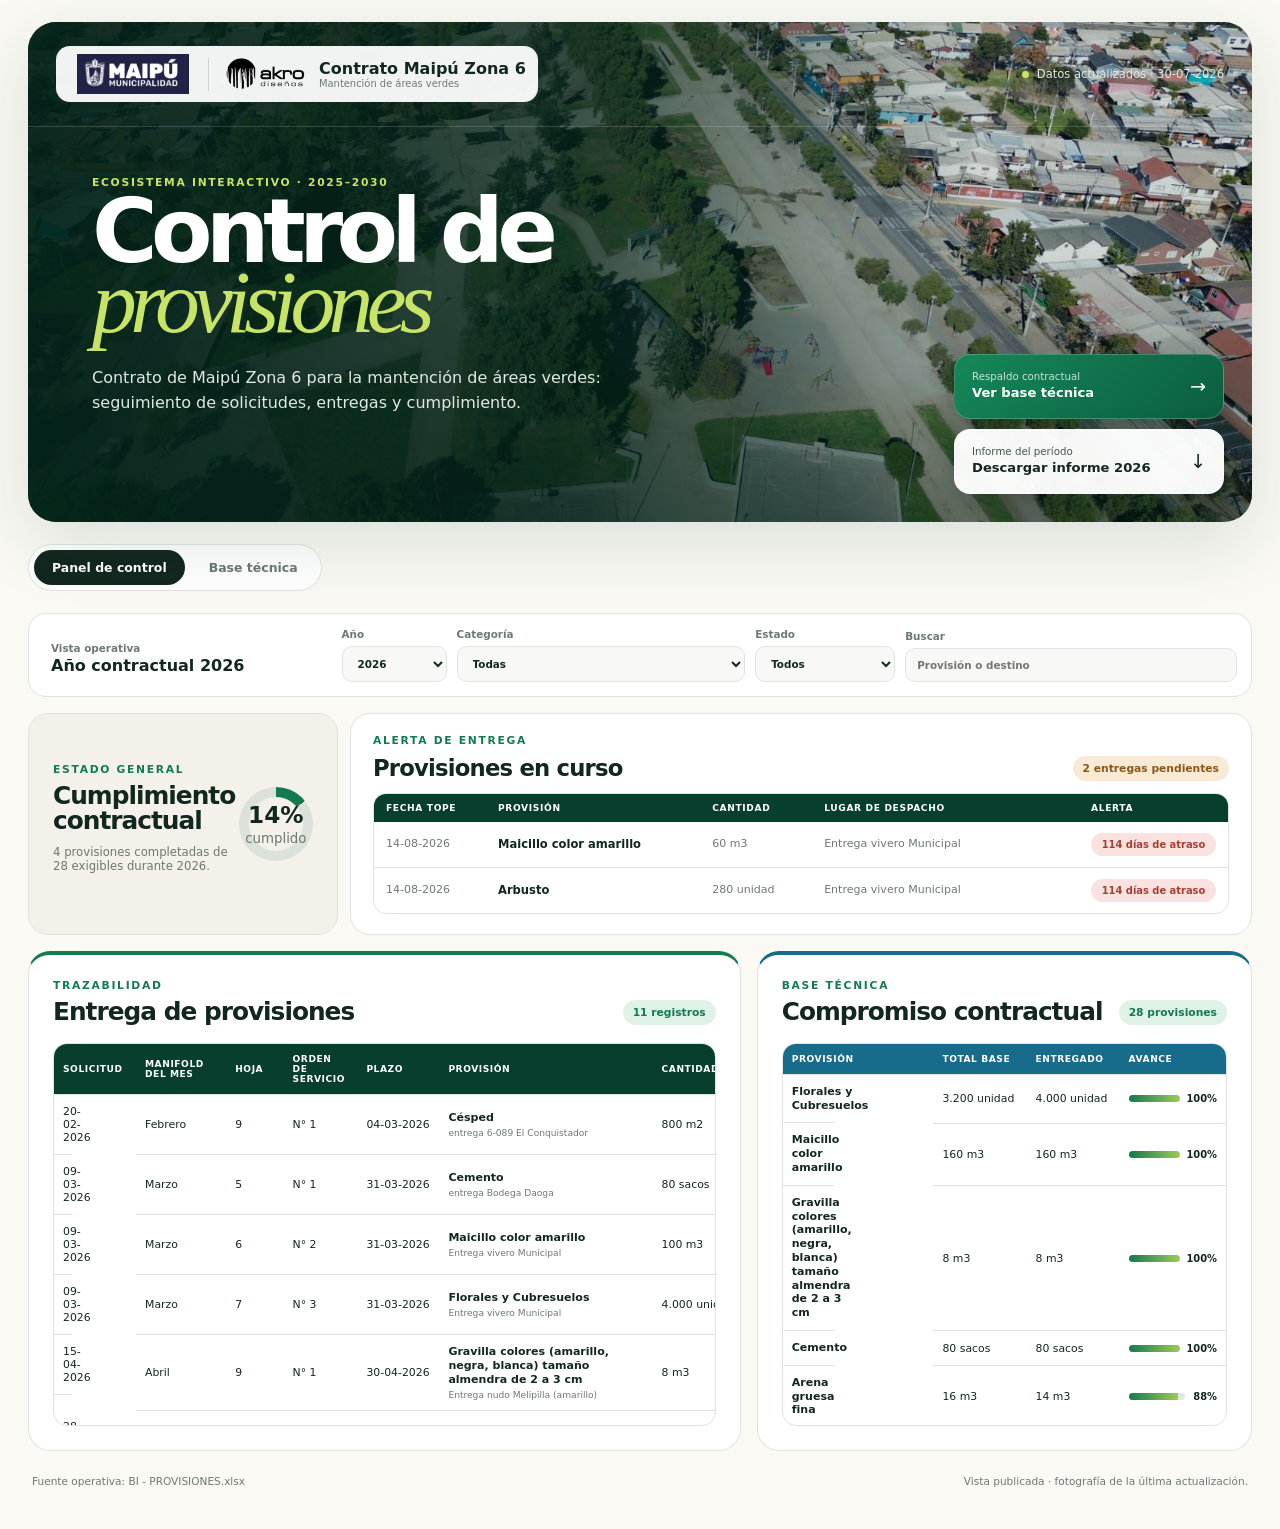
==== commit 9ddbffdc: "Agregar informes anuales descargables" ====
--- a/docs/index.html
+++ b/docs/index.html
@@ -8,7 +8,7 @@
   <style>
     :root{--ink:#12271f;--forest:#073e2d;--green:#147a50;--mint:#dff2e7;--lime:#c8e466;--paper:#faf9f4;--card:#fff;--muted:#6d7972;--line:#dfe5de;--amber:#d89728;--red:#c54a3d}
     *{box-sizing:border-box}html{background:var(--paper)}body{margin:0;background:var(--paper);color:var(--ink);font-family:Inter,ui-sans-serif,system-ui,-apple-system,"Segoe UI",sans-serif}button,select,input{font:inherit}main{width:min(1460px,100%);margin:auto;padding:22px 28px 42px}.loading{min-height:80vh;display:grid;place-items:center}
-    .hero{position:relative;min-height:500px;overflow:hidden;border-radius:28px;color:#fff;isolation:isolate;box-shadow:0 22px 70px #173c2b22}.hero>img{position:absolute;inset:0;width:100%;height:100%;object-fit:cover;z-index:-3}.shade{position:absolute;inset:0;z-index:-2;background:linear-gradient(90deg,#032319f2 0%,#032319c7 43%,#0323192e 78%),linear-gradient(0deg,#03191273,transparent 55%)}.heroTop{display:flex;justify-content:space-between;align-items:center;padding:24px 28px;border-bottom:1px solid #ffffff2b}.brand{display:flex;align-items:center;gap:10px;padding:8px 12px;border-radius:14px;background:#fffffff0;color:var(--ink)}.brand img{display:block;object-fit:contain}.brand .maipu{width:130px;height:40px}.brand .akro{width:90px;height:34px}.brand span{width:1px;height:34px;background:#cfd8d2}.brand div{display:grid}.brand div small{color:var(--muted);font-size:.62rem}.fresh{color:#dbe7df;font-size:.72rem}.fresh{display:flex;align-items:center;gap:8px}.fresh i{width:7px;height:7px;border-radius:50%;background:var(--lime);box-shadow:0 0 0 5px #c8e46622}.heroCopy{position:absolute;left:clamp(28px,5vw,72px);top:52%;transform:translateY(-44%);max-width:660px}.eyebrow{margin:0 0 8px;color:var(--green);font-size:.67rem;font-weight:850;letter-spacing:.16em}.light{color:var(--lime)}h1{margin:0;font-size:clamp(3.7rem,7vw,7.5rem);line-height:.78;letter-spacing:-.075em}h1 em{font-family:Georgia,serif;font-weight:400;color:var(--lime)}.heroCopy>p:last-child{max-width:570px;margin:28px 0 0;color:#e1e9e4;line-height:1.6}.pdf{position:absolute;right:28px;bottom:28px;width:245px;padding:17px 18px;border-radius:14px;background:#fffffff2;color:var(--ink);text-decoration:none;box-shadow:0 14px 34px #061d1542}.pdf small{display:block;color:var(--muted)}.pdf b{display:block;margin-top:4px}
+    .hero{position:relative;min-height:500px;overflow:hidden;border-radius:28px;color:#fff;isolation:isolate;box-shadow:0 22px 70px #173c2b22}.hero>img{position:absolute;inset:0;width:100%;height:100%;object-fit:cover;z-index:-3}.shade{position:absolute;inset:0;z-index:-2;background:linear-gradient(90deg,#032319f2 0%,#032319c7 43%,#0323192e 78%),linear-gradient(0deg,#03191273,transparent 55%)}.heroTop{display:flex;justify-content:space-between;align-items:center;padding:24px 28px;border-bottom:1px solid #ffffff2b}.brand{display:flex;align-items:center;gap:10px;padding:8px 12px;border-radius:14px;background:#fffffff0;color:var(--ink)}.brand img{display:block;object-fit:contain}.brand .maipu{width:130px;height:40px}.brand .akro{width:90px;height:34px}.brand span{width:1px;height:34px;background:#cfd8d2}.brand div{display:grid}.brand div small{color:var(--muted);font-size:.62rem}.fresh{color:#dbe7df;font-size:.72rem}.fresh{display:flex;align-items:center;gap:8px}.fresh i{width:7px;height:7px;border-radius:50%;background:var(--lime);box-shadow:0 0 0 5px #c8e46622}.heroCopy{position:absolute;left:clamp(28px,5vw,72px);top:52%;transform:translateY(-44%);max-width:660px}.eyebrow{margin:0 0 8px;color:var(--green);font-size:.67rem;font-weight:850;letter-spacing:.16em}.light{color:var(--lime)}h1{margin:0;font-size:clamp(3.7rem,7vw,7.5rem);line-height:.78;letter-spacing:-.075em}h1 em{font-family:Georgia,serif;font-weight:400;color:var(--lime)}.heroCopy>p:last-child{max-width:570px;margin:28px 0 0;color:#e1e9e4;line-height:1.6}.heroActions{position:absolute;right:28px;bottom:28px;display:grid;gap:10px;width:270px}.heroAction{display:grid;grid-template-columns:1fr auto;gap:3px 16px;padding:15px 17px;border:1px solid #ffffff35;border-radius:16px;text-align:left;text-decoration:none;box-shadow:0 14px 34px #061d1542;transition:transform .2s ease,box-shadow .2s ease}.heroAction:hover{transform:translateY(-3px);box-shadow:0 18px 38px #061d1555}.heroAction.primary{background:linear-gradient(135deg,#168759,#0b5e40);color:#fff}.heroAction.secondary{background:#fffffff5;color:var(--ink)}.heroAction small,.heroAction b{display:block}.heroAction small{opacity:.78;font-size:.64rem}.heroAction b{margin-top:3px;font-size:.82rem}.heroAction i{grid-row:1/3;grid-column:2;align-self:center;font-style:normal;font-size:1.2rem}
     .tabs{display:flex;gap:6px;width:max-content;margin:22px 0;padding:5px;border:1px solid var(--line);border-radius:99px;background:#fff}.tabs button{border:0;border-radius:99px;padding:10px 18px;color:var(--muted);background:transparent;font-size:.78rem;font-weight:750;cursor:pointer}.tabs button.active{background:var(--ink);color:#fff}.hidden{display:none!important}
     .toolbar{display:grid;grid-template-columns:minmax(180px,1fr) 105px minmax(180px,1fr) 140px minmax(210px,1.15fr);gap:10px;padding:14px;border:1px solid var(--line);border-radius:18px;background:#fff;align-items:end}.toolbarTitle{display:grid;gap:2px;padding:0 8px 7px}.toolbarTitle span,label{color:var(--muted);font-size:.65rem;font-weight:760}.toolbar label{display:grid;gap:6px}select,input{width:100%;min-width:0;border:1px solid var(--line);border-radius:10px;padding:10px 11px;background:#f8f9f6;color:var(--ink)}
     .summary{display:grid;grid-template-columns:minmax(310px,.72fr) minmax(0,2.28fr);gap:12px;margin:16px 0}.summary article{min-height:165px;border:1px solid var(--line);border-radius:20px;background:#fff}.mainKpi{display:flex;justify-content:space-between;align-items:center;padding:22px 24px;background:#f3f1e9!important}.mainKpi h2,.panelHead h2,.courseHead h2{margin:0;font-size:1.55rem;line-height:1;letter-spacing:-.04em}.mainKpi p:last-child{max-width:290px;color:var(--muted);font-size:.73rem}.ring{width:116px;aspect-ratio:1;display:grid;place-items:center;border-radius:50%;background:conic-gradient(var(--green) var(--progress),#dce2db 0);position:relative}.ring:after{content:"";position:absolute;inset:10px;border-radius:50%;background:#f3f1e9}.ring div{z-index:1;text-align:center}.ring b{display:block;font-size:1.45rem}.ring small{color:var(--muted)}.metric{padding:20px;display:flex;flex-direction:column;justify-content:space-between}.metric>i{display:grid;place-items:center;width:34px;height:34px;border-radius:11px;background:var(--mint);color:var(--green);font-style:normal;font-weight:900}.metric div{display:grid;grid-template-columns:1fr auto;align-items:end}.metric small,.metric span{color:var(--muted);font-size:.68rem}.metric b{grid-row:1/3;grid-column:2;font-size:2.6rem;line-height:.9}
@@ -18,7 +18,7 @@
     .technicalHero{min-height:330px;display:grid;grid-template-columns:1.1fr .9fr;background:var(--ink);color:#fff}.technicalHero img{width:100%;height:100%;object-fit:cover}.technicalHero div{padding:clamp(28px,5vw,64px);display:flex;flex-direction:column;justify-content:center}.technicalHero h2{margin:0;font:400 clamp(2.3rem,4vw,4.3rem)/.95 Georgia,serif}.technicalHero p:not(.eyebrow){color:#cbd9d1;line-height:1.55}.technicalHero a,.docGrid a{color:var(--green);font-weight:750;text-decoration:none}.technicalHero a{color:var(--lime)}.docGrid{display:grid;grid-template-columns:repeat(3,1fr);gap:14px;padding:20px}.docGrid article{overflow:hidden;border:1px solid var(--line);border-radius:16px;background:var(--paper)}.docGrid img{display:block;width:100%;aspect-ratio:4/3;object-fit:cover;object-position:top}.docGrid article div{display:grid;gap:6px;padding:15px}.docGrid h3{margin:0}.docGrid span{color:var(--muted);font-size:.7rem}.empty{color:var(--muted);font-size:.75rem}footer{display:flex;justify-content:space-between;gap:20px;padding:24px 4px 0;color:var(--muted);font-size:.66rem}
 
     .comparisonGrid{display:grid;grid-template-columns:minmax(0,1.18fr) minmax(0,.82fr);gap:16px}.comparisonCard{height:500px;border:1px solid var(--line);border-radius:22px;background:#fff;overflow:hidden;padding:24px;display:flex;flex-direction:column}.traceCard{border-top:4px solid var(--green)}.baseCard{border-top:4px solid #176b8b}.comparisonTableWrap{margin-top:18px;overflow:auto;min-height:0;flex:1;border:1px solid var(--line);border-radius:14px}.comparisonTable{width:100%;min-width:0;table-layout:fixed;border-collapse:collapse}.comparisonTable th,.comparisonTable td{padding:10px 9px;border-bottom:1px solid var(--line);font-size:.68rem;vertical-align:middle}.comparisonTable th{position:sticky;top:0;z-index:2;background:var(--forest);color:#fff;font-size:.57rem;letter-spacing:.06em;text-transform:uppercase}.baseCard .comparisonTable th{background:#176b8b}.comparisonTable td strong{font-size:.69rem;line-height:1.25}.comparisonTable td small{display:block;margin-top:3px;color:var(--muted);font-size:.57rem}.traceCard .comparisonTable{min-width:820px}.traceCard th:nth-child(1),.traceCard td:nth-child(1){width:10%}.traceCard th:nth-child(2),.traceCard td:nth-child(2){width:11%}.traceCard th:nth-child(3),.traceCard td:nth-child(3){width:7%}.traceCard th:nth-child(4),.traceCard td:nth-child(4){width:9%}.traceCard th:nth-child(5),.traceCard td:nth-child(5){width:10%}.traceCard th:nth-child(6),.traceCard td:nth-child(6){width:26%}.traceCard th:nth-child(7),.traceCard td:nth-child(7){width:13%}.traceCard th:nth-child(8),.traceCard td:nth-child(8){width:14%}.baseCard th:nth-child(1),.baseCard td:nth-child(1){width:34%}.baseCard th:nth-child(2),.baseCard td:nth-child(2),.baseCard th:nth-child(3),.baseCard td:nth-child(3){width:21%}.baseCard th:nth-child(4),.baseCard td:nth-child(4){width:24%}.tableProgress{display:flex;align-items:center;gap:6px}.tableProgress>span{flex:1;height:7px;background:#e2e9e4;border-radius:99px;overflow:hidden}.tableProgress i{display:block;height:100%;background:linear-gradient(90deg,var(--green),#9fc95a)}.tableProgress b{font-size:.62rem;min-width:26px;text-align:right}
-    @media(max-width:1000px){.toolbar{grid-template-columns:1fr 1fr}.toolbarTitle{grid-column:1/-1}.summary{grid-template-columns:1fr}.workspace{grid-template-columns:1fr}.comparisonGrid{grid-template-columns:1fr}}@media(max-width:700px){main{padding:10px}.courseAlert{padding:18px}.courseAlertHead{align-items:start}.courseAlertLabels{display:none}.courseAlertTable{max-height:none;overflow:visible;border:0}.courseAlertRow{min-width:0;grid-template-columns:1fr 1fr;gap:8px 14px;margin-top:10px;padding:14px;border:1px solid var(--line);border-radius:12px}.courseAlertRow>[data-label]::before{content:attr(data-label);display:block;margin-bottom:3px;color:var(--muted);font-size:.55rem;font-weight:760;letter-spacing:.05em;text-transform:uppercase}.courseAlertRow>[data-label="Lugar de despacho"]{grid-column:1/-1}.hero{min-height:570px}.heroCopy{left:22px;right:22px;top:42%}h1{font-size:18vw}.pdf{left:18px;right:18px;bottom:18px;width:auto}.toolbar,.summary{grid-template-columns:1fr}.mainKpi{grid-column:auto}.progressItem{grid-template-columns:1fr 42px}.track{grid-column:1/-1}.technicalHero,.docGrid{grid-template-columns:1fr}.technicalHero img{height:220px}.docGrid{padding:12px}footer{flex-direction:column}}
+    @media(max-width:1000px){.toolbar{grid-template-columns:1fr 1fr}.toolbarTitle{grid-column:1/-1}.summary{grid-template-columns:1fr}.workspace{grid-template-columns:1fr}.comparisonGrid{grid-template-columns:1fr}}@media(max-width:700px){main{padding:10px}.courseAlert{padding:18px}.courseAlertHead{align-items:start}.courseAlertLabels{display:none}.courseAlertTable{max-height:none;overflow:visible;border:0}.courseAlertRow{min-width:0;grid-template-columns:1fr 1fr;gap:8px 14px;margin-top:10px;padding:14px;border:1px solid var(--line);border-radius:12px}.courseAlertRow>[data-label]::before{content:attr(data-label);display:block;margin-bottom:3px;color:var(--muted);font-size:.55rem;font-weight:760;letter-spacing:.05em;text-transform:uppercase}.courseAlertRow>[data-label="Lugar de despacho"]{grid-column:1/-1}.hero{min-height:570px}.heroCopy{left:22px;right:22px;top:42%}h1{font-size:18vw}.heroActions{left:18px;right:18px;bottom:18px;width:auto}.toolbar,.summary{grid-template-columns:1fr}.mainKpi{grid-column:auto}.progressItem{grid-template-columns:1fr 42px}.track{grid-column:1/-1}.technicalHero,.docGrid{grid-template-columns:1fr}.technicalHero img{height:220px}.docGrid{padding:12px}footer{flex-direction:column}}
   </style>
 </head>
 <body>
@@ -48,7 +48,7 @@
  const complete=progress.filter(x=>x.pct>=100).length, general=progress.length?complete/progress.length*100:0;
  const movements=data.records.filter(r=>r.contractYear===year&&(status==="Todos"||(status==="Recepcionado"?received(r.status):!received(r.status)))&&(category==="Todas"||r.category===category)&&`${r.provision} ${r.observations}`.toLowerCase().includes(query));
  document.querySelector("#app").innerHTML=`
- <section class="hero"><img src="./assets/contrato/vista-general.jpeg" alt="Vista aérea de áreas verdes de Maipú"><div class="shade"></div><div class="heroTop"><div class="brand"><img class="maipu" src="./assets/marca/municipalidad-maipu.png" alt="Municipalidad de Maipú"><span></span><img class="akro" src="./assets/marca/akro-diseno.png" alt="AKRO Diseño"><div><strong>Contrato Maipú Zona 6</strong><small>Mantención de áreas verdes</small></div></div><div class="fresh"><i></i>Datos actualizados · ${date(data.generatedAt)}</div></div><div class="heroCopy"><p class="eyebrow light">ECOSISTEMA INTERACTIVO · 2025–2030</p><h1>Control de<br><em>provisiones</em></h1><p>Contrato de Maipú Zona 6 para la mantención de áreas verdes: seguimiento de solicitudes, entregas y cumplimiento.</p></div><a class="pdf" href="./assets/base-tecnica/bases-tecnicas-zona-6.pdf" target="_blank"><small>Consultar respaldo</small><b>Ver base técnica →</b></a></section>
+ <section class="hero"><img src="./assets/contrato/vista-general.jpeg" alt="Vista aérea de áreas verdes de Maipú"><div class="shade"></div><div class="heroTop"><div class="brand"><img class="maipu" src="./assets/marca/municipalidad-maipu.png" alt="Municipalidad de Maipú"><span></span><img class="akro" src="./assets/marca/akro-diseno.png" alt="AKRO Diseño"><div><strong>Contrato Maipú Zona 6</strong><small>Mantención de áreas verdes</small></div></div><div class="fresh"><i></i>Datos actualizados · ${date(data.generatedAt)}</div></div><div class="heroCopy"><p class="eyebrow light">ECOSISTEMA INTERACTIVO · 2025–2030</p><h1>Control de<br><em>provisiones</em></h1><p>Contrato de Maipú Zona 6 para la mantención de áreas verdes: seguimiento de solicitudes, entregas y cumplimiento.</p></div><div class="heroActions"><a class="heroAction primary" href="./assets/base-tecnica/bases-tecnicas-zona-6.pdf" target="_blank"><span><small>Respaldo contractual</small><b>Ver base técnica</b></span><i>→</i></a><a class="heroAction secondary" href="./informes/informe-provisiones-maipu-zona-6-${year}.pdf" download><span><small>Informe del período</small><b>Descargar informe ${year}</b></span><i>↓</i></a></div></section>
  <nav class="tabs"><button data-tab="control" class="${tab==="control"?"active":""}">Panel de control</button><button data-tab="bases" class="${tab==="bases"?"active":""}">Base técnica</button></nav>
  <section id="control" class="${tab==="control"?"":"hidden"}">
   <section class="toolbar"><div class="toolbarTitle"><span>Vista operativa</span><strong>Año contractual ${year}</strong></div><label>Año<select id="year"><option ${year===2026?"selected":""}>2026</option><option ${year===2025?"selected":""}>2025</option></select></label><label>Categoría<select id="category"><option>Todas</option>${categories.map(c=>`<option value="${c}" ${category===c?"selected":""}>${clean(c)}</option>`).join("")}</select></label><label>Estado<select id="status">${["Todos","Recepcionado","En curso"].map(s=>`<option ${status===s?"selected":""}>${s}</option>`).join("")}</select></label><label>Buscar<input id="query" value="${query}" placeholder="Provisión o destino"></label></section>
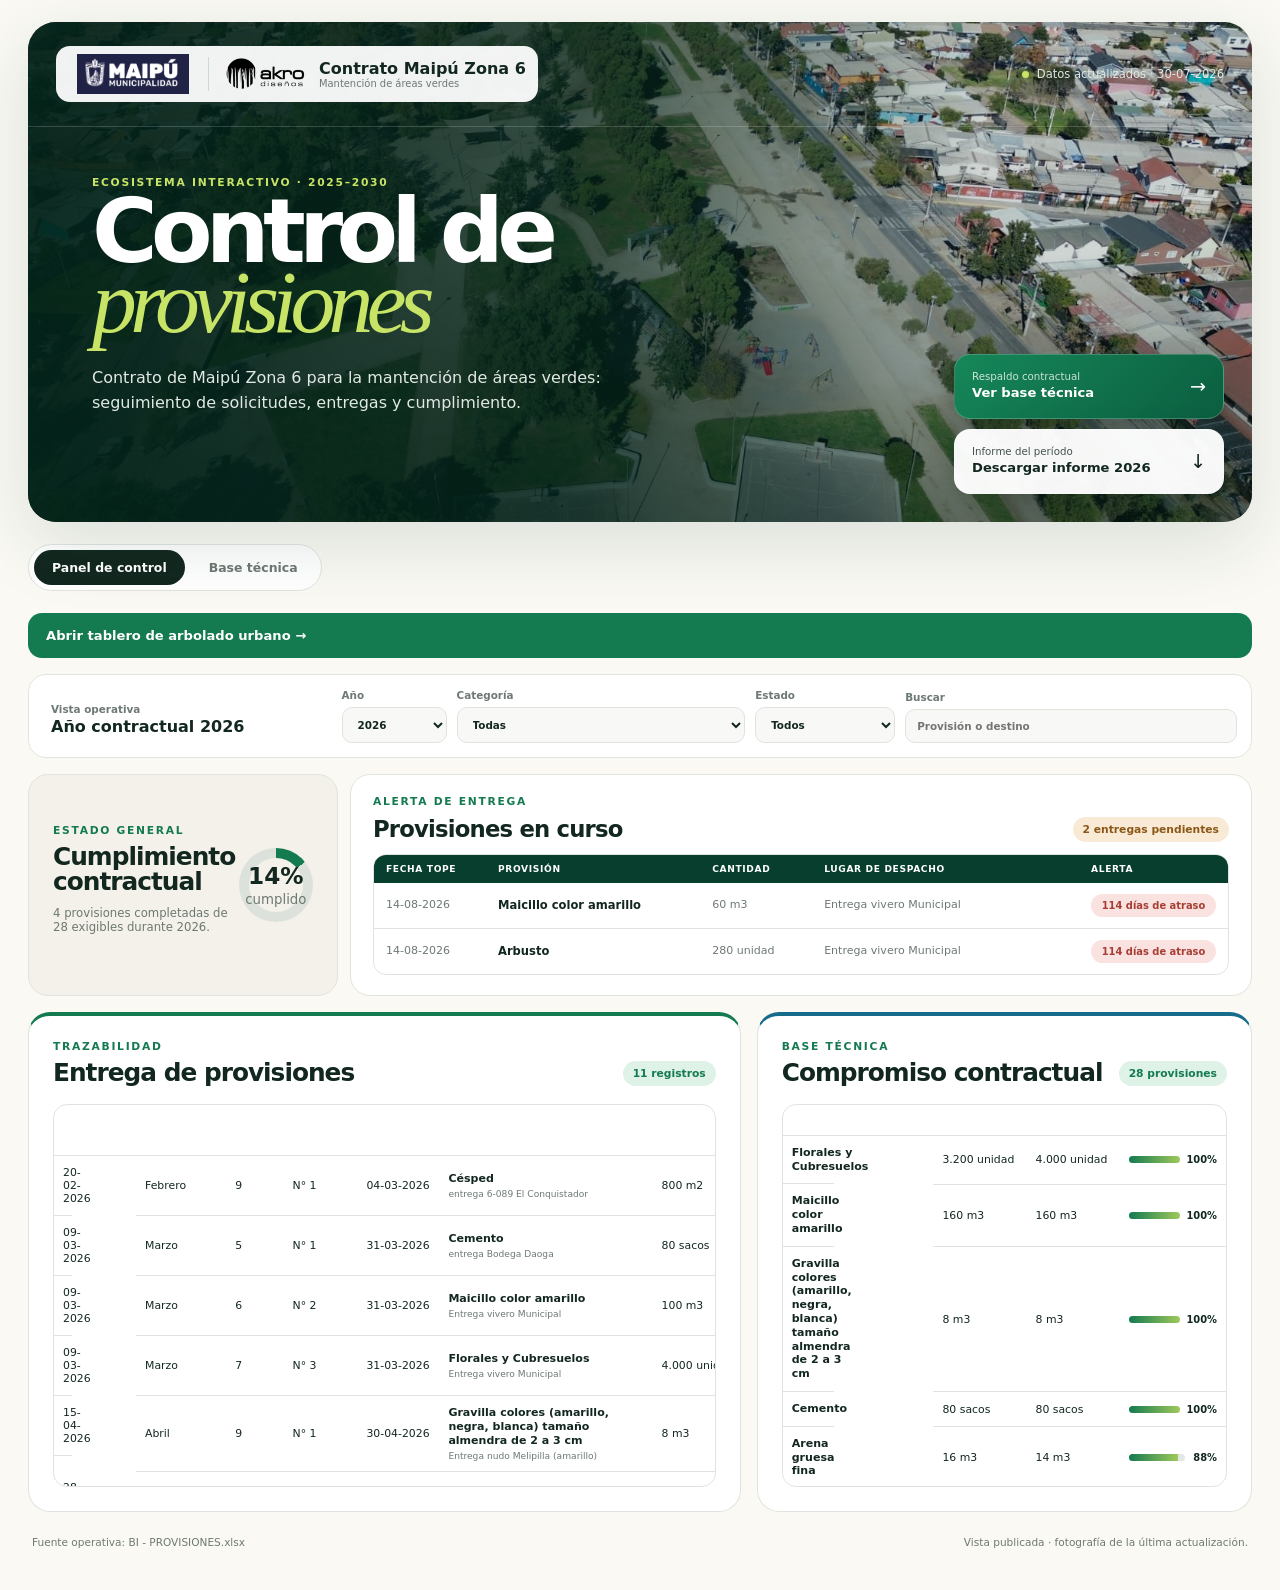
==== commit b57383d1: "Publicar tablero de arbolado urbano" ====
--- a/docs/index.html
+++ b/docs/index.html
@@ -51,6 +51,7 @@
  <section class="hero"><img src="./assets/contrato/vista-general.jpeg" alt="Vista aérea de áreas verdes de Maipú"><div class="shade"></div><div class="heroTop"><div class="brand"><img class="maipu" src="./assets/marca/municipalidad-maipu.png" alt="Municipalidad de Maipú"><span></span><img class="akro" src="./assets/marca/akro-diseno.png" alt="AKRO Diseño"><div><strong>Contrato Maipú Zona 6</strong><small>Mantención de áreas verdes</small></div></div><div class="fresh"><i></i>Datos actualizados · ${date(data.generatedAt)}</div></div><div class="heroCopy"><p class="eyebrow light">ECOSISTEMA INTERACTIVO · 2025–2030</p><h1>Control de<br><em>provisiones</em></h1><p>Contrato de Maipú Zona 6 para la mantención de áreas verdes: seguimiento de solicitudes, entregas y cumplimiento.</p></div><div class="heroActions"><a class="heroAction primary" href="./assets/base-tecnica/bases-tecnicas-zona-6.pdf" target="_blank"><span><small>Respaldo contractual</small><b>Ver base técnica</b></span><i>→</i></a><a class="heroAction secondary" href="./informes/informe-provisiones-maipu-zona-6-${year}.pdf" download><span><small>Informe del período</small><b>Descargar informe ${year}</b></span><i>↓</i></a></div></section>
  <nav class="tabs"><button data-tab="control" class="${tab==="control"?"active":""}">Panel de control</button><button data-tab="bases" class="${tab==="bases"?"active":""}">Base técnica</button></nav>
  <section id="control" class="${tab==="control"?"":"hidden"}">
+ <a href="./arbolado.html" style="display:block;margin:0 0 16px;padding:15px 18px;border-radius:14px;color:#fff;background:#147a50;text-decoration:none;font-size:.82rem;font-weight:800">Abrir tablero de arbolado urbano →</a>
   <section class="toolbar"><div class="toolbarTitle"><span>Vista operativa</span><strong>Año contractual ${year}</strong></div><label>Año<select id="year"><option ${year===2026?"selected":""}>2026</option><option ${year===2025?"selected":""}>2025</option></select></label><label>Categoría<select id="category"><option>Todas</option>${categories.map(c=>`<option value="${c}" ${category===c?"selected":""}>${clean(c)}</option>`).join("")}</select></label><label>Estado<select id="status">${["Todos","Recepcionado","En curso"].map(s=>`<option ${status===s?"selected":""}>${s}</option>`).join("")}</select></label><label>Buscar<input id="query" value="${query}" placeholder="Provisión o destino"></label></section>
   <section class="summary"><article class="mainKpi"><div><p class="eyebrow">ESTADO GENERAL</p><h2>Cumplimiento<br>contractual</h2><p>${complete} provisiones completadas de ${progress.length} exigibles durante ${year}.</p></div><div class="ring" style="--progress:${general*3.6}deg"><div><b>${general.toFixed(0)}%</b><small>cumplido</small></div></div></article><article class="courseAlert"><div class="courseAlertHead"><div><p class="eyebrow">ALERTA DE ENTREGA</p><h2>Provisiones en curso</h2></div><span>${course.length} ${course.length===1?"entrega pendiente":"entregas pendientes"}</span></div><div class="courseAlertTable" role="table" aria-label="Provisiones en curso"><div class="courseAlertLabels" role="row"><span>Fecha tope</span><span>Provisión</span><span>Cantidad</span><span>Lugar de despacho</span><span>Alerta</span></div>${course.map(r=>{const a=deliveryAlert(r.days);return `<div class="courseAlertRow" role="row"><span data-label="Fecha tope">${r.dueDate?date(r.dueDate):"Sin fecha"}</span><strong data-label="Provisión">${clean(r.provision)}</strong><span data-label="Cantidad">${fmt.format(r.quantity)} ${r.unit}</span><span data-label="Lugar de despacho">${r.observations||"Sin destino informado"}</span><b class="deliveryAlert ${a.kind}" data-label="Alerta">${a.text}</b></div>`}).join("")||'<p class="empty">No hay provisiones en curso para este año.</p>'}</div></article></section>  <section class="comparisonGrid"><article class="comparisonCard traceCard"><div class="panelHead"><div><p class="eyebrow">TRAZABILIDAD</p><h2>Entrega de provisiones</h2></div><span>${movements.length} registros</span></div><div class="comparisonTableWrap"><table class="comparisonTable"><thead><tr><th>Solicitud</th><th>Manifold del mes</th><th>Hoja</th><th>Orden de servicio</th><th>Plazo</th><th>Provisión</th><th>Cantidad</th><th>Estado</th></tr></thead><tbody>${movements.map(r=>`<tr><td>${r.requestDate?date(r.requestDate):"Sin fecha"}</td><td>${r.manifoldMonth||"Sin mes"}</td><td>${r.bookSheet||"—"}</td><td>${r.serviceOrder?`N° ${r.serviceOrder}`:"—"}</td><td>${r.dueDate?date(r.dueDate):"Sin fecha"}</td><td><strong>${clean(r.provision)}</strong><small>${r.observations||"Sin destino informado"}</small></td><td>${fmt.format(r.quantity)} ${r.unit}</td><td><span class="badge ${received(r.status)?"ok":"open"}">${received(r.status)?"Recepcionado":"En curso"}</span></td></tr>`).join("")}</tbody></table></div></article><article class="comparisonCard baseCard"><div class="panelHead"><div><p class="eyebrow">BASE TÉCNICA</p><h2>Compromiso contractual</h2></div><span>${progress.length} provisiones</span></div><div class="comparisonTableWrap"><table class="comparisonTable"><thead><tr><th>Provisión</th><th>Total base</th><th>Entregado</th><th>Avance</th></tr></thead><tbody>${progress.map(x=>`<tr><td><strong>${clean(x.provision)}</strong></td><td>${fmt.format(x.annual)} ${x.unit}</td><td>${fmt.format(x.delivered)} ${x.unit}</td><td><div class="tableProgress"><span><i style="width:${x.pct}%"></i></span><b>${x.pct.toFixed(0)}%</b></div></td></tr>`).join("")}</tbody></table></div></article></section>
  </section>
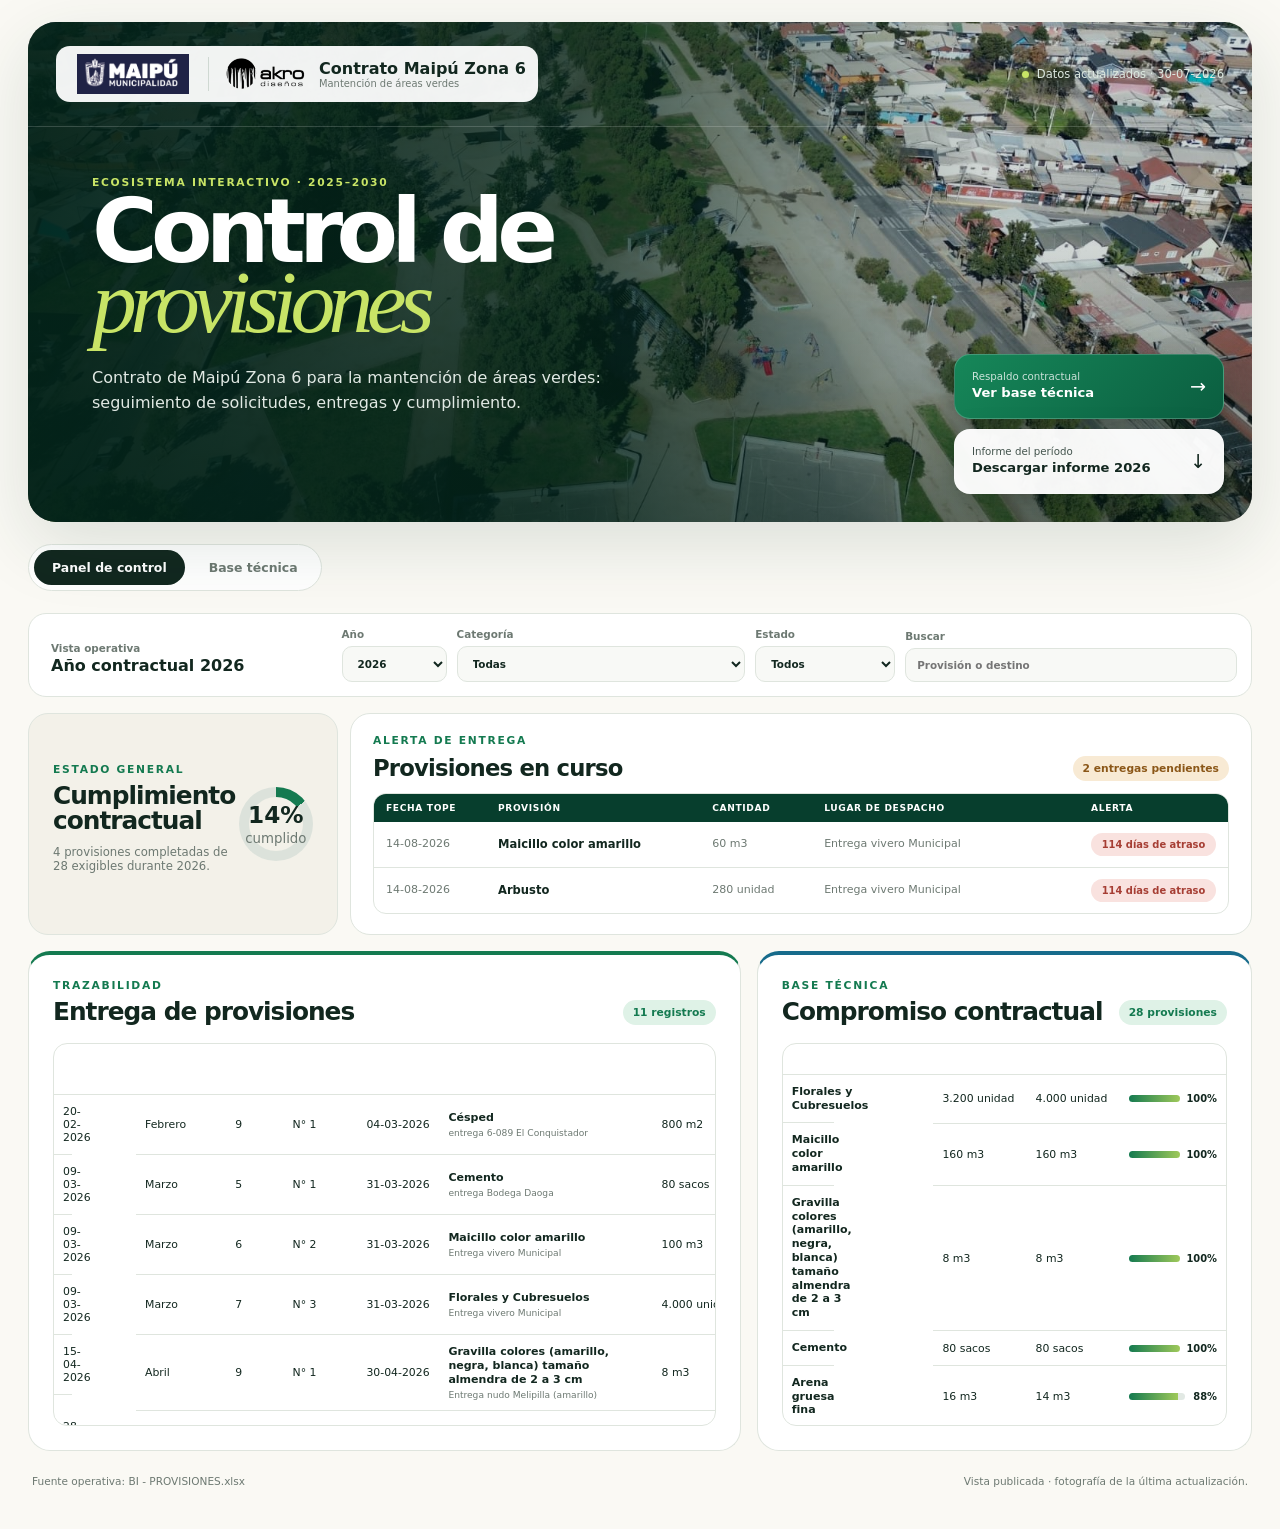
==== commit ac546a4a: "Revert "Publicar tablero de arbolado urbano" This reverts commit b57383d151c51f29e913580a3c8f077bab7" ====
--- a/docs/index.html
+++ b/docs/index.html
@@ -51,7 +51,6 @@
  <section class="hero"><img src="./assets/contrato/vista-general.jpeg" alt="Vista aérea de áreas verdes de Maipú"><div class="shade"></div><div class="heroTop"><div class="brand"><img class="maipu" src="./assets/marca/municipalidad-maipu.png" alt="Municipalidad de Maipú"><span></span><img class="akro" src="./assets/marca/akro-diseno.png" alt="AKRO Diseño"><div><strong>Contrato Maipú Zona 6</strong><small>Mantención de áreas verdes</small></div></div><div class="fresh"><i></i>Datos actualizados · ${date(data.generatedAt)}</div></div><div class="heroCopy"><p class="eyebrow light">ECOSISTEMA INTERACTIVO · 2025–2030</p><h1>Control de<br><em>provisiones</em></h1><p>Contrato de Maipú Zona 6 para la mantención de áreas verdes: seguimiento de solicitudes, entregas y cumplimiento.</p></div><div class="heroActions"><a class="heroAction primary" href="./assets/base-tecnica/bases-tecnicas-zona-6.pdf" target="_blank"><span><small>Respaldo contractual</small><b>Ver base técnica</b></span><i>→</i></a><a class="heroAction secondary" href="./informes/informe-provisiones-maipu-zona-6-${year}.pdf" download><span><small>Informe del período</small><b>Descargar informe ${year}</b></span><i>↓</i></a></div></section>
  <nav class="tabs"><button data-tab="control" class="${tab==="control"?"active":""}">Panel de control</button><button data-tab="bases" class="${tab==="bases"?"active":""}">Base técnica</button></nav>
  <section id="control" class="${tab==="control"?"":"hidden"}">
- <a href="./arbolado.html" style="display:block;margin:0 0 16px;padding:15px 18px;border-radius:14px;color:#fff;background:#147a50;text-decoration:none;font-size:.82rem;font-weight:800">Abrir tablero de arbolado urbano →</a>
   <section class="toolbar"><div class="toolbarTitle"><span>Vista operativa</span><strong>Año contractual ${year}</strong></div><label>Año<select id="year"><option ${year===2026?"selected":""}>2026</option><option ${year===2025?"selected":""}>2025</option></select></label><label>Categoría<select id="category"><option>Todas</option>${categories.map(c=>`<option value="${c}" ${category===c?"selected":""}>${clean(c)}</option>`).join("")}</select></label><label>Estado<select id="status">${["Todos","Recepcionado","En curso"].map(s=>`<option ${status===s?"selected":""}>${s}</option>`).join("")}</select></label><label>Buscar<input id="query" value="${query}" placeholder="Provisión o destino"></label></section>
   <section class="summary"><article class="mainKpi"><div><p class="eyebrow">ESTADO GENERAL</p><h2>Cumplimiento<br>contractual</h2><p>${complete} provisiones completadas de ${progress.length} exigibles durante ${year}.</p></div><div class="ring" style="--progress:${general*3.6}deg"><div><b>${general.toFixed(0)}%</b><small>cumplido</small></div></div></article><article class="courseAlert"><div class="courseAlertHead"><div><p class="eyebrow">ALERTA DE ENTREGA</p><h2>Provisiones en curso</h2></div><span>${course.length} ${course.length===1?"entrega pendiente":"entregas pendientes"}</span></div><div class="courseAlertTable" role="table" aria-label="Provisiones en curso"><div class="courseAlertLabels" role="row"><span>Fecha tope</span><span>Provisión</span><span>Cantidad</span><span>Lugar de despacho</span><span>Alerta</span></div>${course.map(r=>{const a=deliveryAlert(r.days);return `<div class="courseAlertRow" role="row"><span data-label="Fecha tope">${r.dueDate?date(r.dueDate):"Sin fecha"}</span><strong data-label="Provisión">${clean(r.provision)}</strong><span data-label="Cantidad">${fmt.format(r.quantity)} ${r.unit}</span><span data-label="Lugar de despacho">${r.observations||"Sin destino informado"}</span><b class="deliveryAlert ${a.kind}" data-label="Alerta">${a.text}</b></div>`}).join("")||'<p class="empty">No hay provisiones en curso para este año.</p>'}</div></article></section>  <section class="comparisonGrid"><article class="comparisonCard traceCard"><div class="panelHead"><div><p class="eyebrow">TRAZABILIDAD</p><h2>Entrega de provisiones</h2></div><span>${movements.length} registros</span></div><div class="comparisonTableWrap"><table class="comparisonTable"><thead><tr><th>Solicitud</th><th>Manifold del mes</th><th>Hoja</th><th>Orden de servicio</th><th>Plazo</th><th>Provisión</th><th>Cantidad</th><th>Estado</th></tr></thead><tbody>${movements.map(r=>`<tr><td>${r.requestDate?date(r.requestDate):"Sin fecha"}</td><td>${r.manifoldMonth||"Sin mes"}</td><td>${r.bookSheet||"—"}</td><td>${r.serviceOrder?`N° ${r.serviceOrder}`:"—"}</td><td>${r.dueDate?date(r.dueDate):"Sin fecha"}</td><td><strong>${clean(r.provision)}</strong><small>${r.observations||"Sin destino informado"}</small></td><td>${fmt.format(r.quantity)} ${r.unit}</td><td><span class="badge ${received(r.status)?"ok":"open"}">${received(r.status)?"Recepcionado":"En curso"}</span></td></tr>`).join("")}</tbody></table></div></article><article class="comparisonCard baseCard"><div class="panelHead"><div><p class="eyebrow">BASE TÉCNICA</p><h2>Compromiso contractual</h2></div><span>${progress.length} provisiones</span></div><div class="comparisonTableWrap"><table class="comparisonTable"><thead><tr><th>Provisión</th><th>Total base</th><th>Entregado</th><th>Avance</th></tr></thead><tbody>${progress.map(x=>`<tr><td><strong>${clean(x.provision)}</strong></td><td>${fmt.format(x.annual)} ${x.unit}</td><td>${fmt.format(x.delivered)} ${x.unit}</td><td><div class="tableProgress"><span><i style="width:${x.pct}%"></i></span><b>${x.pct.toFixed(0)}%</b></div></td></tr>`).join("")}</tbody></table></div></article></section>
  </section>
